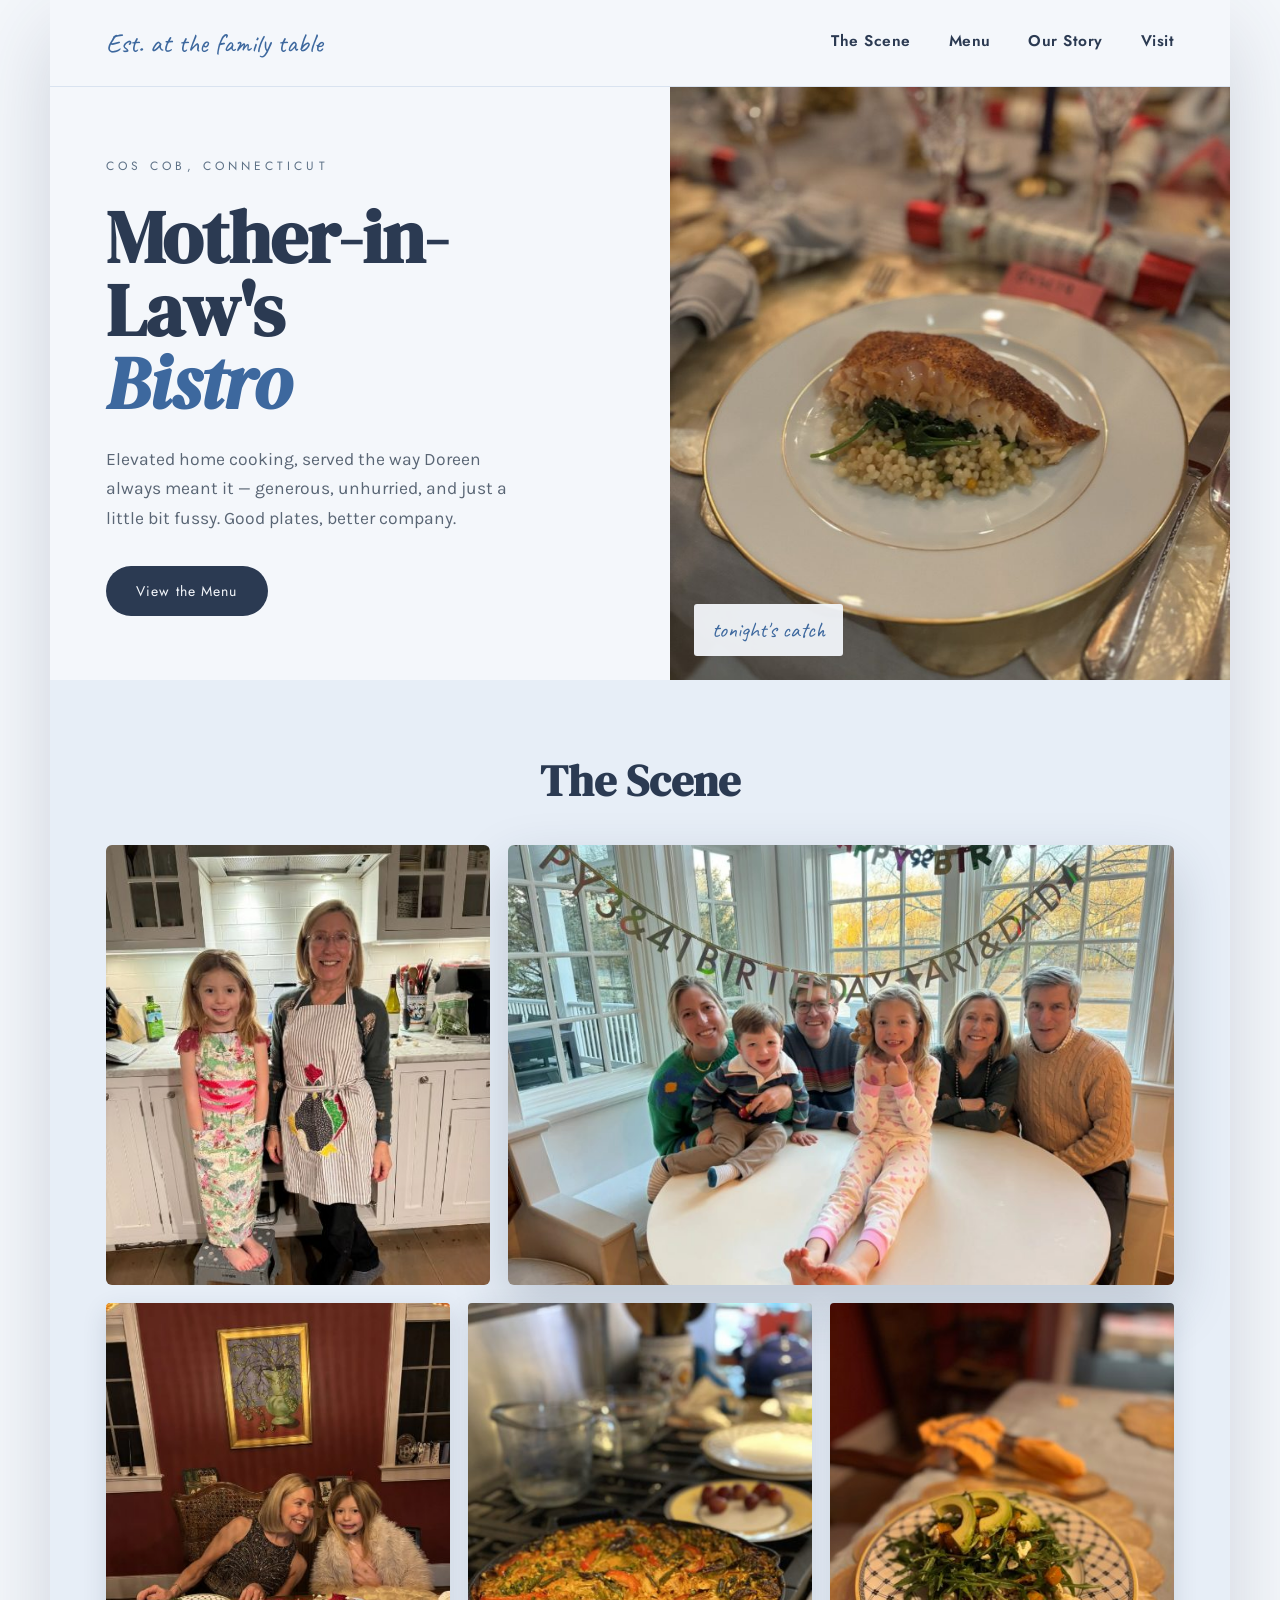
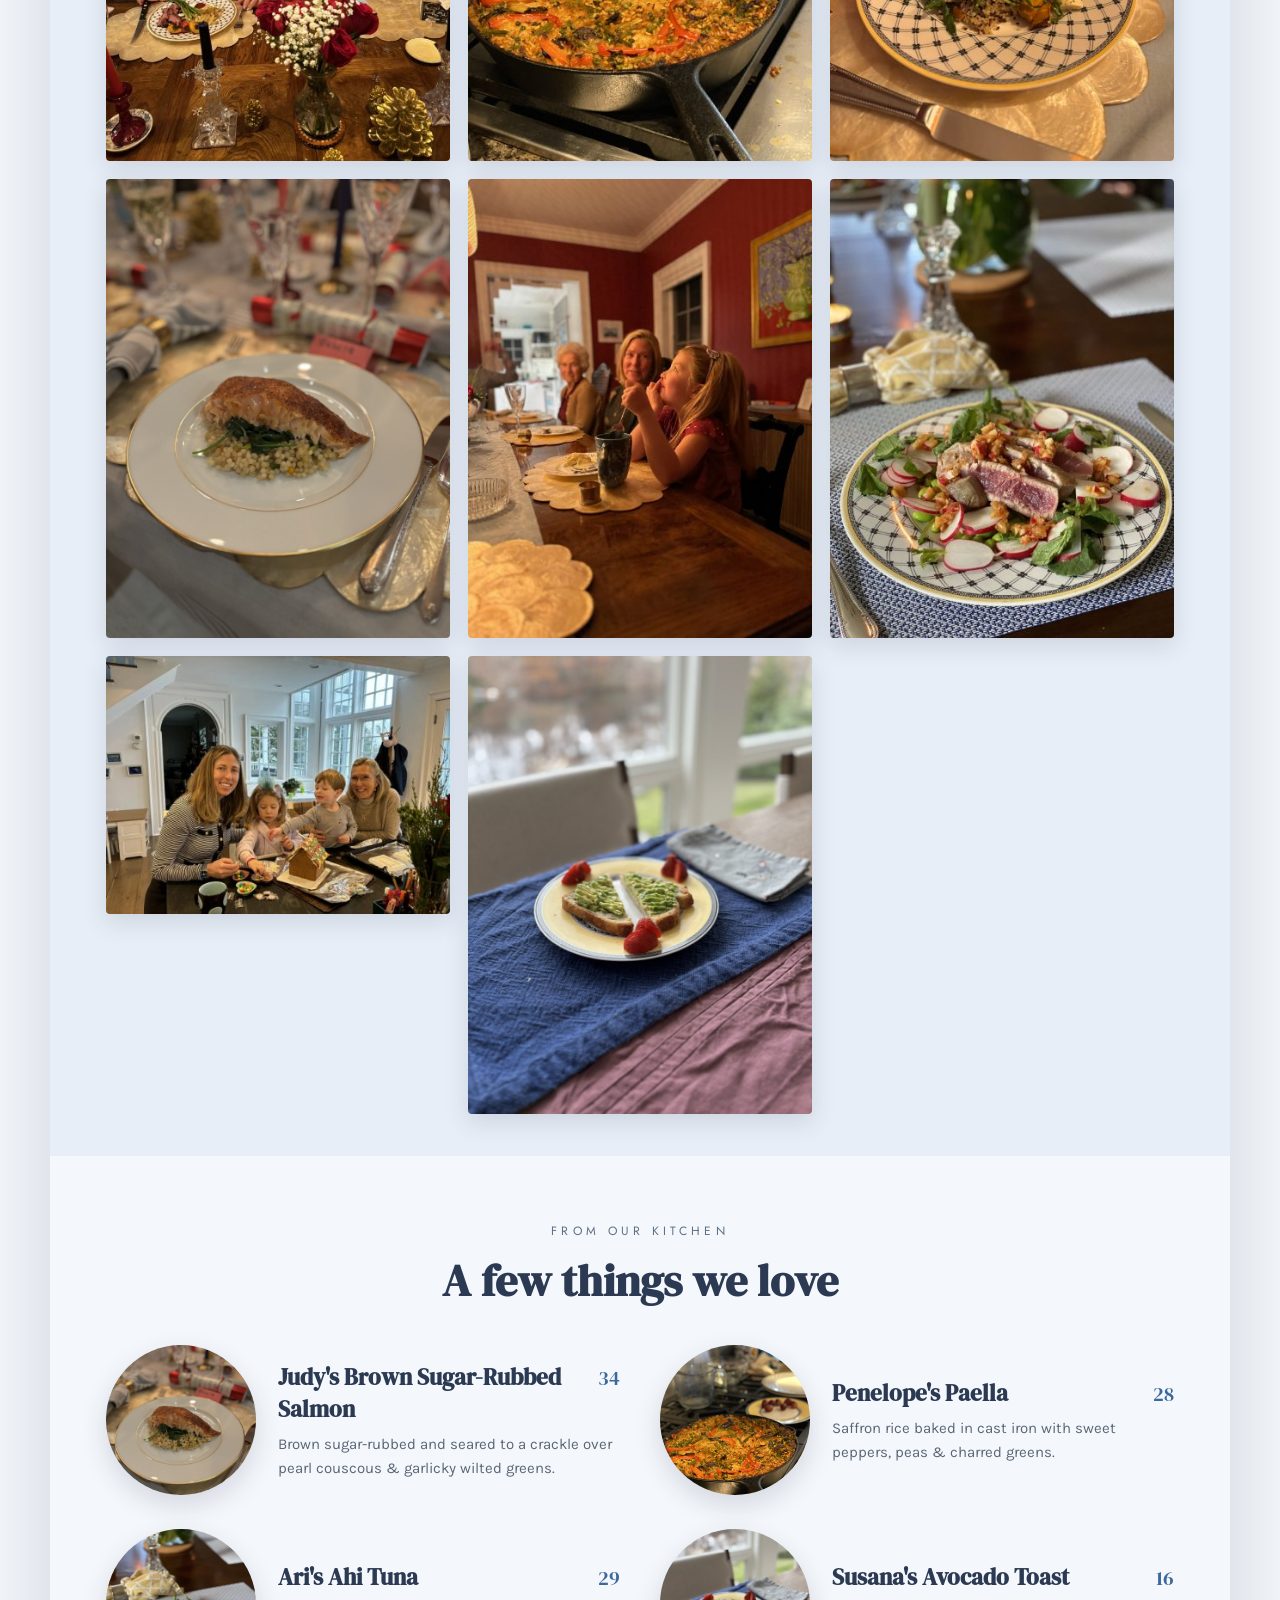
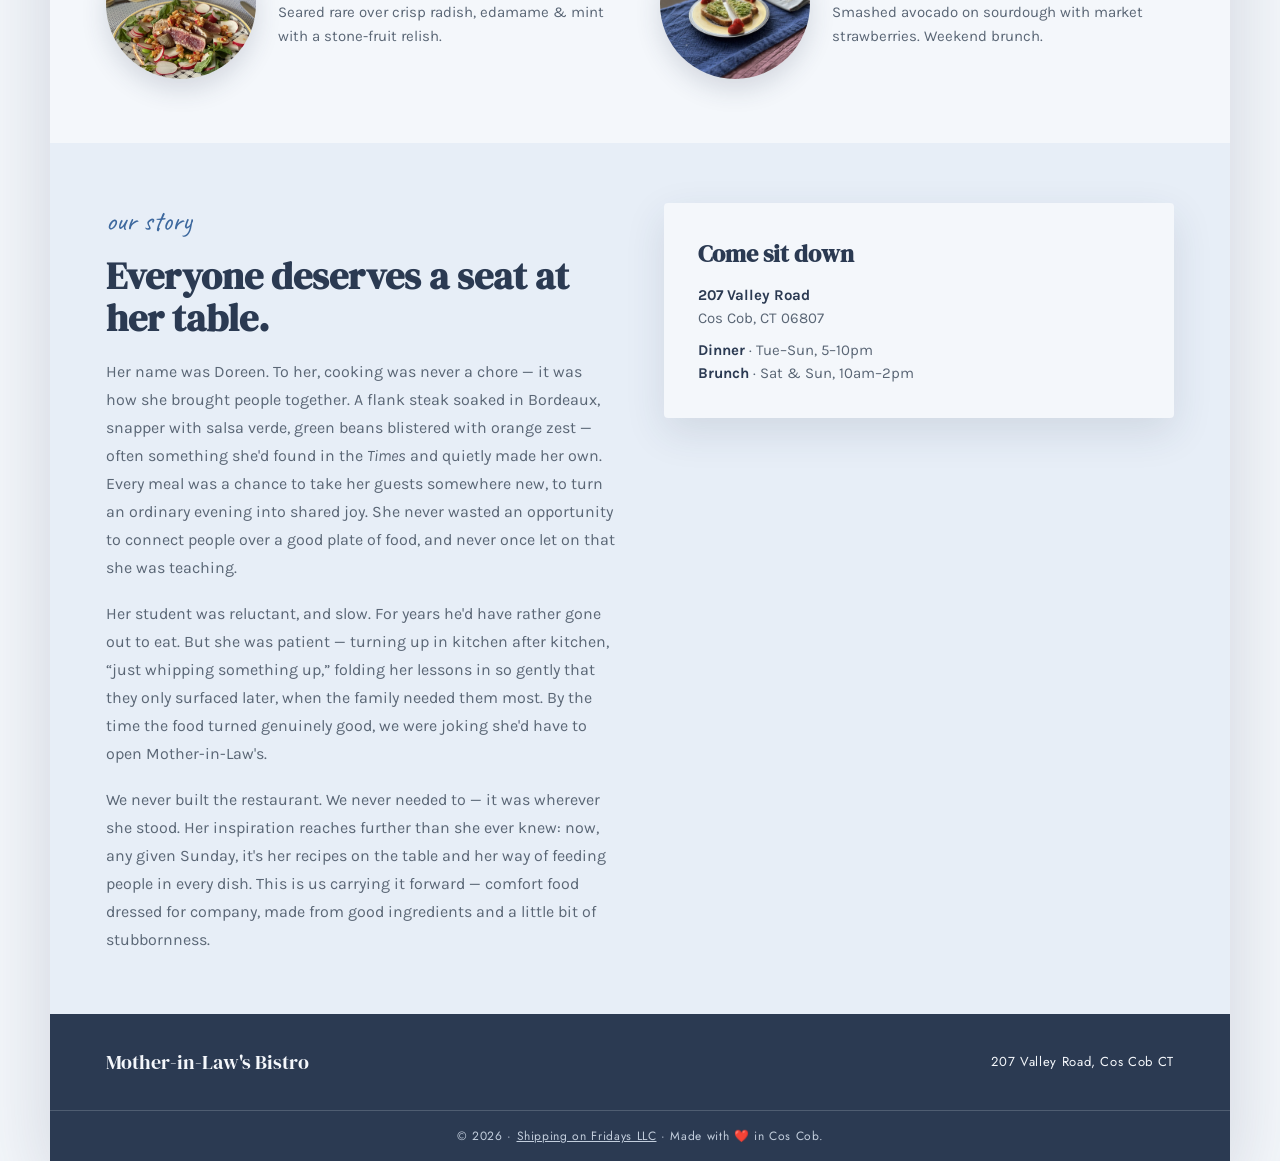
==== index.html @ 8b2929f4 "Add SVG favicon for Mother-in-Law's Bistro - favicon.svg: 64x64 rounded navy tile with cream italic " ====
<!DOCTYPE html>
<html lang="en">
<head>
  <meta charset="utf-8">
  <meta name="viewport" content="width=device-width, initial-scale=1">
  <title>Mother-in-Law's Bistro &middot; Cos Cob, CT</title>
  <meta name="description" content="Mother-in-Law's Bistro — elevated home cooking in Cos Cob, Connecticut. 207 Valley Road. Dinner Tue–Sun, brunch on weekends.">
  <link rel="icon" type="image/svg+xml" href="favicon.svg">
  <link rel="apple-touch-icon" href="apple-touch-icon.png">
  <link rel="preconnect" href="https://fonts.googleapis.com">
  <link rel="preconnect" href="https://fonts.gstatic.com" crossorigin>
  <link href="https://fonts.googleapis.com/css2?family=DM+Serif+Display:ital@0;1&family=Karla:wght@300;400;500;600;700&family=Caveat:wght@500;600&family=Jost:wght@400;500;600&display=swap" rel="stylesheet">
  <link rel="stylesheet" href="styles.css">
</head>
<body>
  <div class="site">

    <!-- ============ NAV ============ -->
    <nav class="nav" aria-label="Primary">
      <a href="#top" class="nav__brand nav__brand--desktop">Est. at the family table</a>
      <a href="#top" class="nav__brand nav__brand--mobile">Mother-in-Law's</a>

      <button class="nav__toggle" aria-label="Toggle menu" aria-expanded="false" aria-controls="nav-links">
        <span></span><span></span><span></span>
      </button>

      <div class="nav__links" id="nav-links">
        <a href="#scene">The Scene</a>
        <a href="#menu">Menu</a>
        <a href="#story">Our Story</a>
        <a href="#visit">Visit</a>
      </div>
    </nav>

    <main>
    <!-- ============ HERO ============ -->
    <header class="hero" id="top">
      <div class="hero__copy">
        <span class="eyebrow">Cos Cob, Connecticut</span>
        <h1 class="hero__title">Mother-in-Law's<br><em>Bistro</em></h1>
        <p class="hero__lede">Elevated home cooking, served the way Doreen always meant it &mdash; generous, unhurried, and just a little bit fussy. Good plates, better company.</p>
        <div class="hero__actions">
          <a href="#menu" class="btn btn--solid">View the Menu</a>
        </div>
      </div>
      <div class="hero__media">
        <img src="assets/images/salmon.jpeg" alt="Crispy-skin salmon plated at the bistro" width="768" height="1024" fetchpriority="high">
        <span class="tag">tonight's catch</span>
      </div>
    </header>

    <!-- ============ THE SCENE ============ -->
    <section class="scene" id="scene">
      <div class="section-head scene__head">
        <h2 class="section-title">The Scene</h2>
      </div>

      <div class="scene__feature">
        <img class="scene__feature-img scene__feature-img--kitchen"
             src="assets/images/scene-kitchen.jpeg"
             srcset="assets/images/scene-kitchen-400.jpeg 400w, assets/images/scene-kitchen.jpeg 800w"
             sizes="384px"
             alt="Grandmother in her apron and her granddaughter, up on a step stool, cooking together in the kitchen"
             width="1500" height="2000" loading="lazy">
        <img class="scene__feature-img scene__feature-img--family"
             src="assets/images/scene-family.jpeg"
             srcset="assets/images/scene-family-800.jpeg 800w, assets/images/scene-family.jpeg 1600w"
             sizes="(max-width: 900px) 92vw, 666px"
             alt="The whole family gathered together under a Happy Birthday banner"
             width="2000" height="1500" loading="lazy">
      </div>

      <div class="scene__grid">
        <img src="assets/images/scene-dinner.jpeg" srcset="assets/images/scene-dinner-400.jpeg 400w, assets/images/scene-dinner.jpeg 800w" sizes="(max-width: 720px) 45vw, (max-width: 1180px) 30vw, 344px" alt="Grandmother and her granddaughter side by side at a candlelit dinner" width="1500" height="2000" loading="lazy">
        <img src="assets/images/salmon.jpeg" srcset="assets/images/salmon-400.jpeg 400w, assets/images/salmon.jpeg 768w" sizes="(max-width: 720px) 45vw, (max-width: 1180px) 30vw, 344px" alt="Brown sugar-rubbed salmon over pearl couscous" width="768" height="1024" loading="lazy">
        <img src="assets/images/scene-gingerbread.jpeg" srcset="assets/images/scene-gingerbread-400.jpeg 400w, assets/images/scene-gingerbread.jpeg 800w" sizes="(max-width: 720px) 45vw, (max-width: 1180px) 30vw, 344px" alt="Three generations decorating a gingerbread house together" width="2000" height="1500" loading="lazy">
        <img src="assets/images/paella-800.jpeg" srcset="assets/images/paella-400.jpeg 400w, assets/images/paella-800.jpeg 800w" sizes="(max-width: 720px) 45vw, (max-width: 1180px) 30vw, 344px" alt="Saffron paella baked in cast iron" width="1200" height="1600" loading="lazy">
        <img src="assets/images/scene-generations.jpeg" srcset="assets/images/scene-generations-400.jpeg 400w, assets/images/scene-generations.jpeg 800w" sizes="(max-width: 720px) 45vw, (max-width: 1180px) 30vw, 344px" alt="Three generations of the family gathered around the dining table" width="1500" height="2000" loading="lazy">
        <img src="assets/images/avocado-toast.jpeg" srcset="assets/images/avocado-toast-400.jpeg 400w, assets/images/avocado-toast.jpeg 768w" sizes="(max-width: 720px) 45vw, (max-width: 1180px) 30vw, 344px" alt="Avocado toast with market strawberries" width="768" height="1024" loading="lazy">
        <img src="assets/images/scene-table.jpeg" srcset="assets/images/scene-table-400.jpeg 400w, assets/images/scene-table.jpeg 768w" sizes="(max-width: 720px) 45vw, (max-width: 1180px) 30vw, 344px" alt="A garden salad plated on the family table" width="768" height="1024" loading="lazy">
        <img src="assets/images/ahi-tuna-800.jpeg" srcset="assets/images/ahi-tuna-400.jpeg 400w, assets/images/ahi-tuna-800.jpeg 800w" sizes="(max-width: 720px) 45vw, (max-width: 1180px) 30vw, 344px" alt="Seared ahi tuna over crisp radish and edamame" width="1200" height="1600" loading="lazy">
      </div>
    </section>

    <!-- ============ MENU ============ -->
    <section class="menu" id="menu">
      <div class="section-head">
        <span class="eyebrow">From our kitchen</span>
        <h2 class="section-title">A few things we love</h2>
      </div>
      <div class="menu__grid">
        <article class="dish">
          <img class="dish__photo" src="assets/images/salmon.jpeg" alt="Judy's brown sugar-rubbed salmon" width="768" height="1024" loading="lazy">
          <div class="dish__body">
            <div class="dish__head">
              <h3 class="dish__name">Judy's Brown Sugar-Rubbed Salmon</h3>
              <span class="dish__price">34</span>
            </div>
            <p class="dish__desc">Brown sugar-rubbed and seared to a crackle over pearl couscous &amp; garlicky wilted greens.</p>
          </div>
        </article>

        <article class="dish">
          <img class="dish__photo" src="assets/images/paella.jpeg" alt="Penelope's paella in cast iron" width="1200" height="1600" loading="lazy">
          <div class="dish__body">
            <div class="dish__head">
              <h3 class="dish__name">Penelope's Paella</h3>
              <span class="dish__price">28</span>
            </div>
            <p class="dish__desc">Saffron rice baked in cast iron with sweet peppers, peas &amp; charred greens.</p>
          </div>
        </article>

        <article class="dish">
          <img class="dish__photo" src="assets/images/ahi-tuna.jpeg" alt="Ari's seared ahi tuna" width="1200" height="1600" loading="lazy">
          <div class="dish__body">
            <div class="dish__head">
              <h3 class="dish__name">Ari's Ahi Tuna</h3>
              <span class="dish__price">29</span>
            </div>
            <p class="dish__desc">Seared rare over crisp radish, edamame &amp; mint with a stone-fruit relish.</p>
          </div>
        </article>

        <article class="dish">
          <img class="dish__photo" src="assets/images/avocado-toast.jpeg" alt="Susana's avocado toast" width="768" height="1024" loading="lazy">
          <div class="dish__body">
            <div class="dish__head">
              <h3 class="dish__name">Susana's Avocado Toast</h3>
              <span class="dish__price">16</span>
            </div>
            <p class="dish__desc">Smashed avocado on sourdough with market strawberries. Weekend brunch.</p>
          </div>
        </article>
      </div>
    </section>

    <!-- ============ STORY + VISIT ============ -->
    <section class="story" id="story">
      <div class="story__text">
        <span class="script">our story</span>
        <h2 class="story__title">Everyone deserves a seat at her table.</h2>
        <p class="story__body">Her name was Doreen. To her, cooking was never a chore &mdash; it was how she brought people together. A flank steak soaked in Bordeaux, snapper with salsa verde, green beans blistered with orange zest &mdash; often something she'd found in the <em>Times</em> and quietly made her own. Every meal was a chance to take her guests somewhere new, to turn an ordinary evening into shared joy. She never wasted an opportunity to connect people over a good plate of food, and never once let on that she was teaching.</p>
        <p class="story__body">Her student was reluctant, and slow. For years he'd have rather gone out to eat. But she was patient &mdash; turning up in kitchen after kitchen, &ldquo;just whipping something up,&rdquo; folding her lessons in so gently that they only surfaced later, when the family needed them most. By the time the food turned genuinely good, we were joking she'd have to open Mother-in-Law's.</p>
        <p class="story__body">We never built the restaurant. We never needed to &mdash; it was wherever she stood. Her inspiration reaches further than she ever knew: now, any given Sunday, it's her recipes on the table and her way of feeding people in every dish. This is us carrying it forward &mdash; comfort food dressed for company, made from good ingredients and a little bit of stubbornness.</p>
      </div>
      <div class="visit-card" id="visit">
        <h3 class="visit-card__title">Come sit down</h3>
        <div class="visit-card__lines">
          <div><strong>207 Valley Road</strong><br>Cos Cob, CT 06807</div>
          <div><strong>Dinner</strong> &middot; Tue&ndash;Sun, 5&ndash;10pm<br><strong>Brunch</strong> &middot; Sat &amp; Sun, 10am&ndash;2pm</div>
        </div>
      </div>
    </section>
    </main>

    <!-- ============ FOOTER ============ -->
    <footer class="footer">
      <div class="footer__top">
        <span class="footer__name">Mother-in-Law's Bistro</span>
        <span class="footer__meta">207 Valley Road, Cos Cob CT</span>
      </div>
      <div class="footer__legal">&copy; 2026 &middot; <a href="https://www.shippingonfridays.com/" target="_blank" rel="noopener">Shipping on Fridays LLC</a> &middot; Made with &#10084;&#65039; in Cos Cob.</div>
    </footer>

  </div>
  <script src="script.js"></script>
</body>
</html>
---- styles.css ----
/* ============================================================
   Mother-in-Law's Bistro — Hydrangea Blue (final palette)
   Colors carried over verbatim from the approved design;
   accent (#3d689e) and label (#5d7186) were darkened during
   design review to pass WCAG AA text contrast.
   ============================================================ */

:root {
  --paper:    #f4f7fb;  /* page + card surfaces */
  --panel:    #e7eef7;  /* story band */
  --ink:      #2b3a52;  /* headings / strong text */
  --accent:   #3d689e;  /* links, prices, script accents */
  --label:    #5d7186;  /* eyebrow labels */
  --body:     #5a6675;  /* body copy */
  --line:     #d9e3f0;  /* hairline borders */
  --hero-bg:  #dde8f4;  /* image backdrop */
  --footer:   #2b3a52;
  --shell-max: 1180px;
}

* { box-sizing: border-box; }

html { scroll-behavior: smooth; }

body {
  margin: 0;
  background: var(--paper);
  color: var(--body);
  font-family: 'Karla', system-ui, sans-serif;
  -webkit-font-smoothing: antialiased;
  text-rendering: optimizeLegibility;
}

a { color: inherit; text-decoration: none; }

img { display: block; max-width: 100%; }

.site {
  max-width: var(--shell-max);
  margin: 0 auto;
  background: var(--paper);
  box-shadow: 0 30px 80px rgba(43, 58, 82, .18);
}

/* ---------- shared type helpers ---------- */
.eyebrow {
  font-family: 'Jost', sans-serif;
  letter-spacing: .34em;
  text-transform: uppercase;
  font-size: 12px;
  color: var(--label);
}
.script {
  font-family: 'Caveat', cursive;
  font-size: 28px;
  color: var(--accent);
}
.section-head { text-align: center; }
.section-title {
  margin: 10px 0 0;
  font-family: 'DM Serif Display', serif;
  font-size: 44px;
  color: var(--ink);
}

/* ============================================================
   NAV
   ============================================================ */
.nav {
  display: flex;
  align-items: center;
  justify-content: space-between;
  padding: 26px 56px;
  border-bottom: 1px solid var(--line);
  position: relative;
}
.nav__brand {
  font-family: 'Caveat', cursive;
  font-size: 27px;
  color: var(--accent);
}
.nav__brand--mobile { display: none; }

.nav__links {
  display: flex;
  gap: 38px;
  font-family: 'Jost', sans-serif;
  font-weight: 600;
  font-size: 15.5px;
  letter-spacing: .03em;
  color: var(--ink);
}
.nav__links a {
  padding-bottom: 4px;
  border-bottom: 2px solid transparent;
  transition: color .18s ease, border-color .18s ease;
}
.nav__links a:hover,
.nav__links a:focus-visible {
  color: var(--accent);
  border-bottom-color: var(--accent);
}

.nav__toggle {
  display: none;
  flex-direction: column;
  gap: 5px;
  background: none;
  border: 0;
  padding: 6px;
  cursor: pointer;
}
.nav__toggle span {
  width: 22px;
  height: 2px;
  background: var(--ink);
  display: block;
  transition: transform .25s ease, opacity .2s ease;
}

/* ============================================================
   HERO
   ============================================================ */
.hero {
  display: grid;
  grid-template-columns: 1.05fr .95fr;
}
.hero__copy {
  padding: 70px 56px 64px;
  display: flex;
  flex-direction: column;
  justify-content: center;
  gap: 26px;
}
.hero__title {
  margin: 0;
  font-family: 'DM Serif Display', serif;
  font-size: 74px;
  line-height: .98;
  letter-spacing: -.01em;
  color: var(--ink);
}
.hero__title em { font-style: italic; color: var(--accent); }
.hero__lede {
  margin: 0;
  max-width: 420px;
  font-size: 17.5px;
  line-height: 1.7;
  color: var(--body);
}
.hero__actions {
  display: flex;
  gap: 16px;
  align-items: center;
  margin-top: 6px;
  flex-wrap: wrap;
}
.hero__media {
  position: relative;
  min-height: 520px;
  background: var(--hero-bg);
}
.hero__media img {
  position: absolute;
  inset: 0;
  width: 100%;
  height: 100%;
  object-fit: cover;
}
.tag {
  position: absolute;
  bottom: 24px;
  left: 24px;
  background: rgba(244, 247, 251, .94);
  padding: 12px 18px;
  border-radius: 3px;
  font-family: 'Caveat', cursive;
  font-size: 22px;
  color: var(--accent);
}

/* ---------- buttons ---------- */
.btn {
  font-family: 'Jost', sans-serif;
  font-size: 14px;
  letter-spacing: .08em;
}
.btn--solid {
  background: var(--ink);
  color: var(--paper);
  padding: 15px 30px;
  border-radius: 999px;
  transition: background .18s ease;
}
.btn--solid:hover,
.btn--solid:focus-visible { background: #3a4d6c; }
/* ============================================================
   THE SCENE — photo gallery
   ============================================================ */
.scene {
  padding: 60px 56px;
  background: var(--panel);
}
.scene__head { padding-bottom: 34px; }

.scene__feature {
  display: flex;
  gap: 18px;
  margin-bottom: 18px;
}
.scene__feature-img {
  width: 100%;
  height: 440px;
  object-fit: cover;
  border-radius: 6px;
}
.scene__feature-img--kitchen { flex: 0 0 36%; }
.scene__feature-img--family {
  flex: 1;
  object-position: center 42%;
  box-shadow: 0 22px 54px rgba(43, 58, 82, .22);
}

.scene__grid {
  column-count: 3;
  column-gap: 18px;
  /* soak up the trailing margin on the bottom row */
  margin-bottom: -18px;
}
.scene__grid img {
  width: 100%;
  height: auto;
  display: block;
  break-inside: avoid;
  border-radius: 4px;
  margin-bottom: 18px;
  box-shadow: 0 8px 24px rgba(43, 58, 82, .14);
}

/* ============================================================
   MENU
   ============================================================ */
.menu { padding: 64px 56px; }
.menu .section-head { padding-bottom: 34px; }
.menu__grid {
  display: grid;
  grid-template-columns: 1fr 1fr;
  gap: 34px 40px;
}
.dish {
  display: flex;
  gap: 22px;
  align-items: center;
}
.dish__photo {
  width: 150px;
  height: 150px;
  object-fit: cover;
  border-radius: 50%;
  flex: none;
  box-shadow: 0 10px 26px rgba(43, 58, 82, .16);
}
.dish__body {
  display: flex;
  flex-direction: column;
  gap: 7px;
}
.dish__head {
  display: flex;
  justify-content: space-between;
  align-items: baseline;
  gap: 14px;
}
.dish__name {
  margin: 0;
  font-family: 'DM Serif Display', serif;
  font-size: 23px;
  color: var(--ink);
}
.dish__price {
  font-family: 'DM Serif Display', serif;
  font-size: 20px;
  color: var(--accent);
  flex: none;
}
.dish__desc {
  margin: 0;
  font-size: 15px;
  line-height: 1.6;
  color: var(--body);
}

/* ============================================================
   STORY + VISIT
   ============================================================ */
.story {
  padding: 60px 56px;
  display: grid;
  grid-template-columns: 1fr 1fr;
  gap: 48px;
  align-items: start;
  background: var(--panel);
}
.story__text {
  display: flex;
  flex-direction: column;
  gap: 18px;
}
.story__title {
  margin: 0;
  font-family: 'DM Serif Display', serif;
  font-size: 38px;
  line-height: 1.1;
  color: var(--ink);
}
.story__body {
  margin: 0;
  font-size: 16px;
  line-height: 1.75;
  color: var(--body);
}
.visit-card {
  display: flex;
  flex-direction: column;
  gap: 14px;
  background: var(--paper);
  padding: 34px;
  border-radius: 4px;
  box-shadow: 0 14px 40px rgba(43, 58, 82, .12);
}
.visit-card__title {
  margin: 0;
  font-family: 'DM Serif Display', serif;
  font-size: 24px;
  color: var(--ink);
}
.visit-card__lines {
  display: flex;
  flex-direction: column;
  gap: 10px;
  font-size: 15px;
  color: var(--body);
  line-height: 1.5;
}
.visit-card__lines strong { color: var(--ink); }

/* ============================================================
   FOOTER
   ============================================================ */
.footer {
  display: flex;
  flex-direction: column;
  background: var(--footer);
  color: var(--paper);
  font-family: 'Jost', sans-serif;
  font-size: 13px;
  letter-spacing: .05em;
}
.footer__top {
  display: flex;
  justify-content: space-between;
  align-items: center;
  padding: 34px 56px;
}
.footer__name {
  font-family: 'DM Serif Display', serif;
  font-size: 20px;
  letter-spacing: 0;
}
.footer__legal {
  border-top: 1px solid rgba(244, 247, 251, .18);
  padding: 16px 56px;
  text-align: center;
  font-size: 12px;
  color: #c3cedd;
}
.footer__legal a { text-decoration: underline; }

/* ============================================================
   RESPONSIVE
   ============================================================ */
@media (max-width: 900px) {
  .hero { grid-template-columns: 1fr; }
  .hero__media { order: -1; min-height: 320px; }
  .menu__grid { gap: 30px; }

  /* nav collapses to hamburger — kept in step with the hero stack so the long
     desktop brand + full link row never crowd in the 721–900px band */
  .nav { padding: 18px 22px; }
  .nav__brand--desktop { display: none; }
  .nav__brand--mobile { display: block; font-size: 20px; }
  .nav__toggle { display: flex; }
  .nav__links {
    position: absolute;
    top: 100%;
    right: 0;
    left: 0;
    z-index: 20;
    flex-direction: column;
    gap: 0;
    background: var(--paper);
    border-bottom: 1px solid var(--line);
    box-shadow: 0 20px 40px rgba(43, 58, 82, .14);
    max-height: 0;
    overflow: hidden;
    /* visibility:hidden pulls the collapsed links out of the tab order so
       keyboard/AT users don't land on invisible, clipped links. */
    visibility: hidden;
    transition: max-height .28s ease, visibility .28s ease;
  }
  .nav__links.is-open { max-height: 300px; visibility: visible; }
  .nav__links a {
    padding: 16px 22px;
    border-bottom: 1px solid var(--line);
  }
  .nav__links a:hover,
  .nav__links a:focus-visible { border-bottom-color: var(--line); }

  /* The Scene: collapse the feature row to a single family banner so the
     narrow kitchen image never becomes a skinny sliver on tablets */
  .scene__feature-img--kitchen { display: none; }
  .scene__feature-img--family { height: 300px; }
}

@media (max-width: 720px) {
  /* stack everything */
  .hero__copy { padding: 30px 22px 36px; gap: 18px; }
  .hero__title { font-size: 42px; line-height: 1; }
  .hero__lede { font-size: 15.5px; max-width: none; }
  .hero__media { min-height: 280px; }
  .btn--solid { text-align: center; }

  /* The Scene: tighter padding + 2-col grid; family banner a touch shorter */
  .scene { padding: 40px 22px; }
  .scene__head { padding-bottom: 20px; }
  .scene__feature { margin-bottom: 12px; }
  .scene__feature-img--family { height: 240px; }
  .scene__grid {
    column-count: 2;
    column-gap: 12px;
    margin-bottom: -12px;
  }
  .scene__grid img { margin-bottom: 12px; }

  .menu { padding: 30px 22px 40px; }
  .menu .section-head { padding-bottom: 4px; }
  .section-title { font-size: 30px; }
  .menu__grid { grid-template-columns: 1fr; gap: 26px; }
  .dish { flex-direction: column; align-items: stretch; gap: 12px; }
  .dish__photo { width: 100%; height: 170px; border-radius: 10px; }
  .dish__name { font-size: 19px; }
  .dish__price { font-size: 18px; }
  .dish__desc { font-size: 14px; }

  .story {
    grid-template-columns: 1fr;
    gap: 16px;
    padding: 36px 22px;
  }
  .story .script { font-size: 22px; }
  .story__title { font-size: 26px; line-height: 1.15; }
  .story__body { font-size: 14.5px; line-height: 1.7; }
  .visit-card { padding: 22px; border-radius: 12px; margin-top: 6px; }
  .visit-card__title { font-size: 19px; }
  .visit-card__lines { font-size: 14px; }

  .footer__top {
    flex-direction: column;
    gap: 6px;
    text-align: center;
    padding: 24px 22px;
  }
  .footer__name { font-size: 17px; }
  .footer__legal { padding: 14px 22px; font-size: 11px; }
}

@media (prefers-reduced-motion: reduce) {
  html { scroll-behavior: auto; }
  * { transition: none !important; }
}
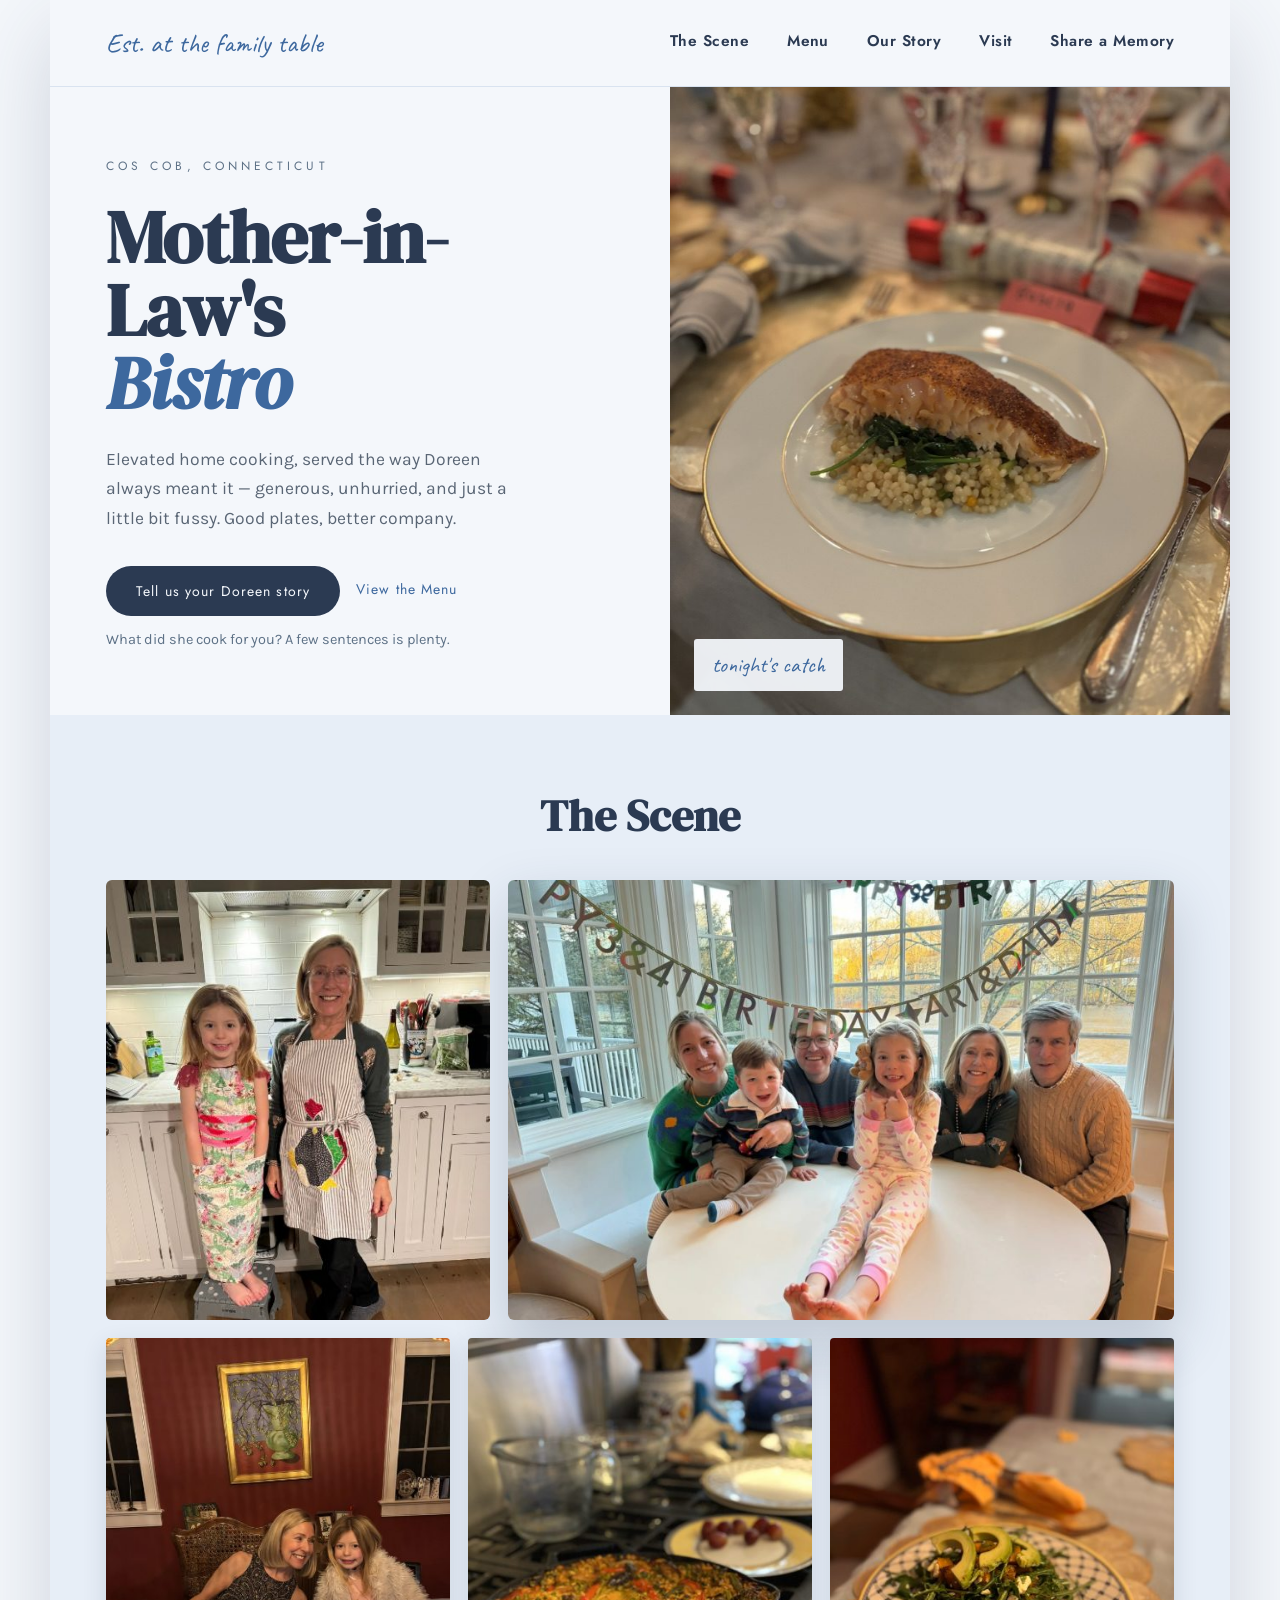
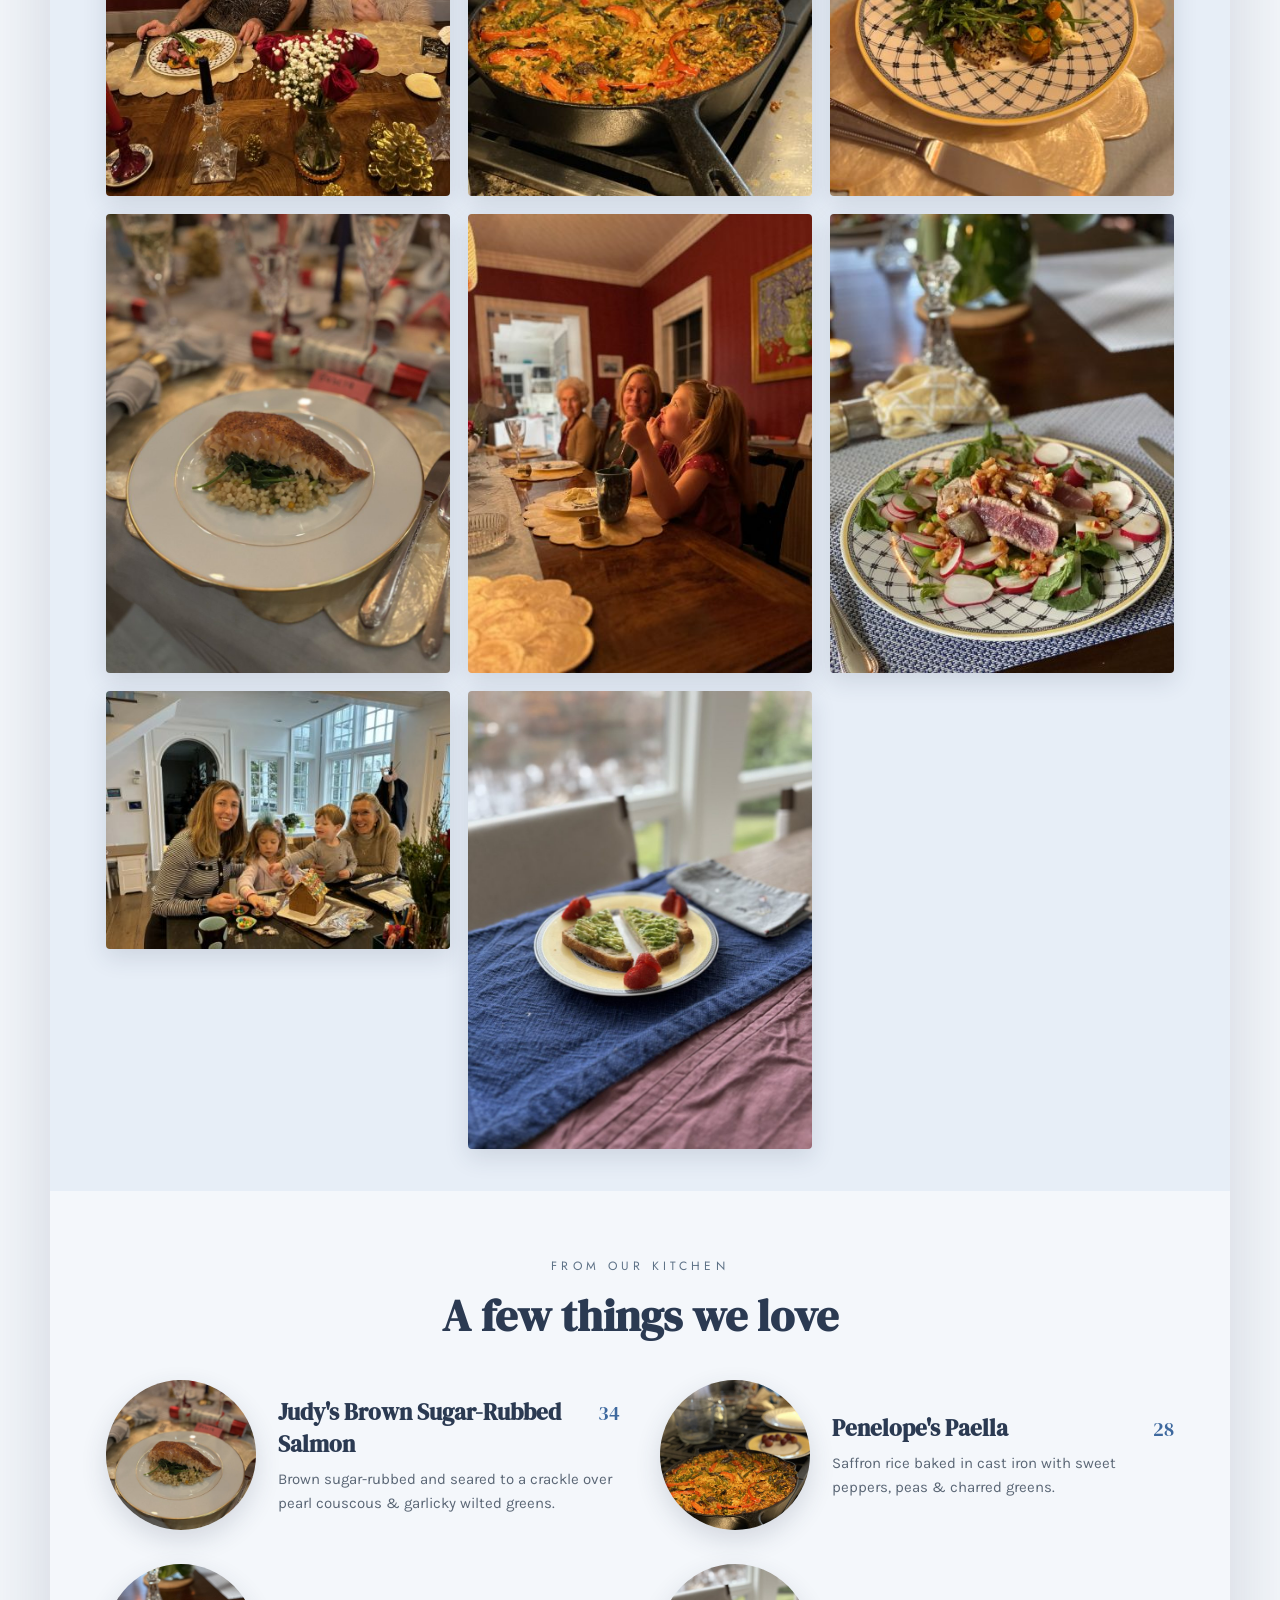
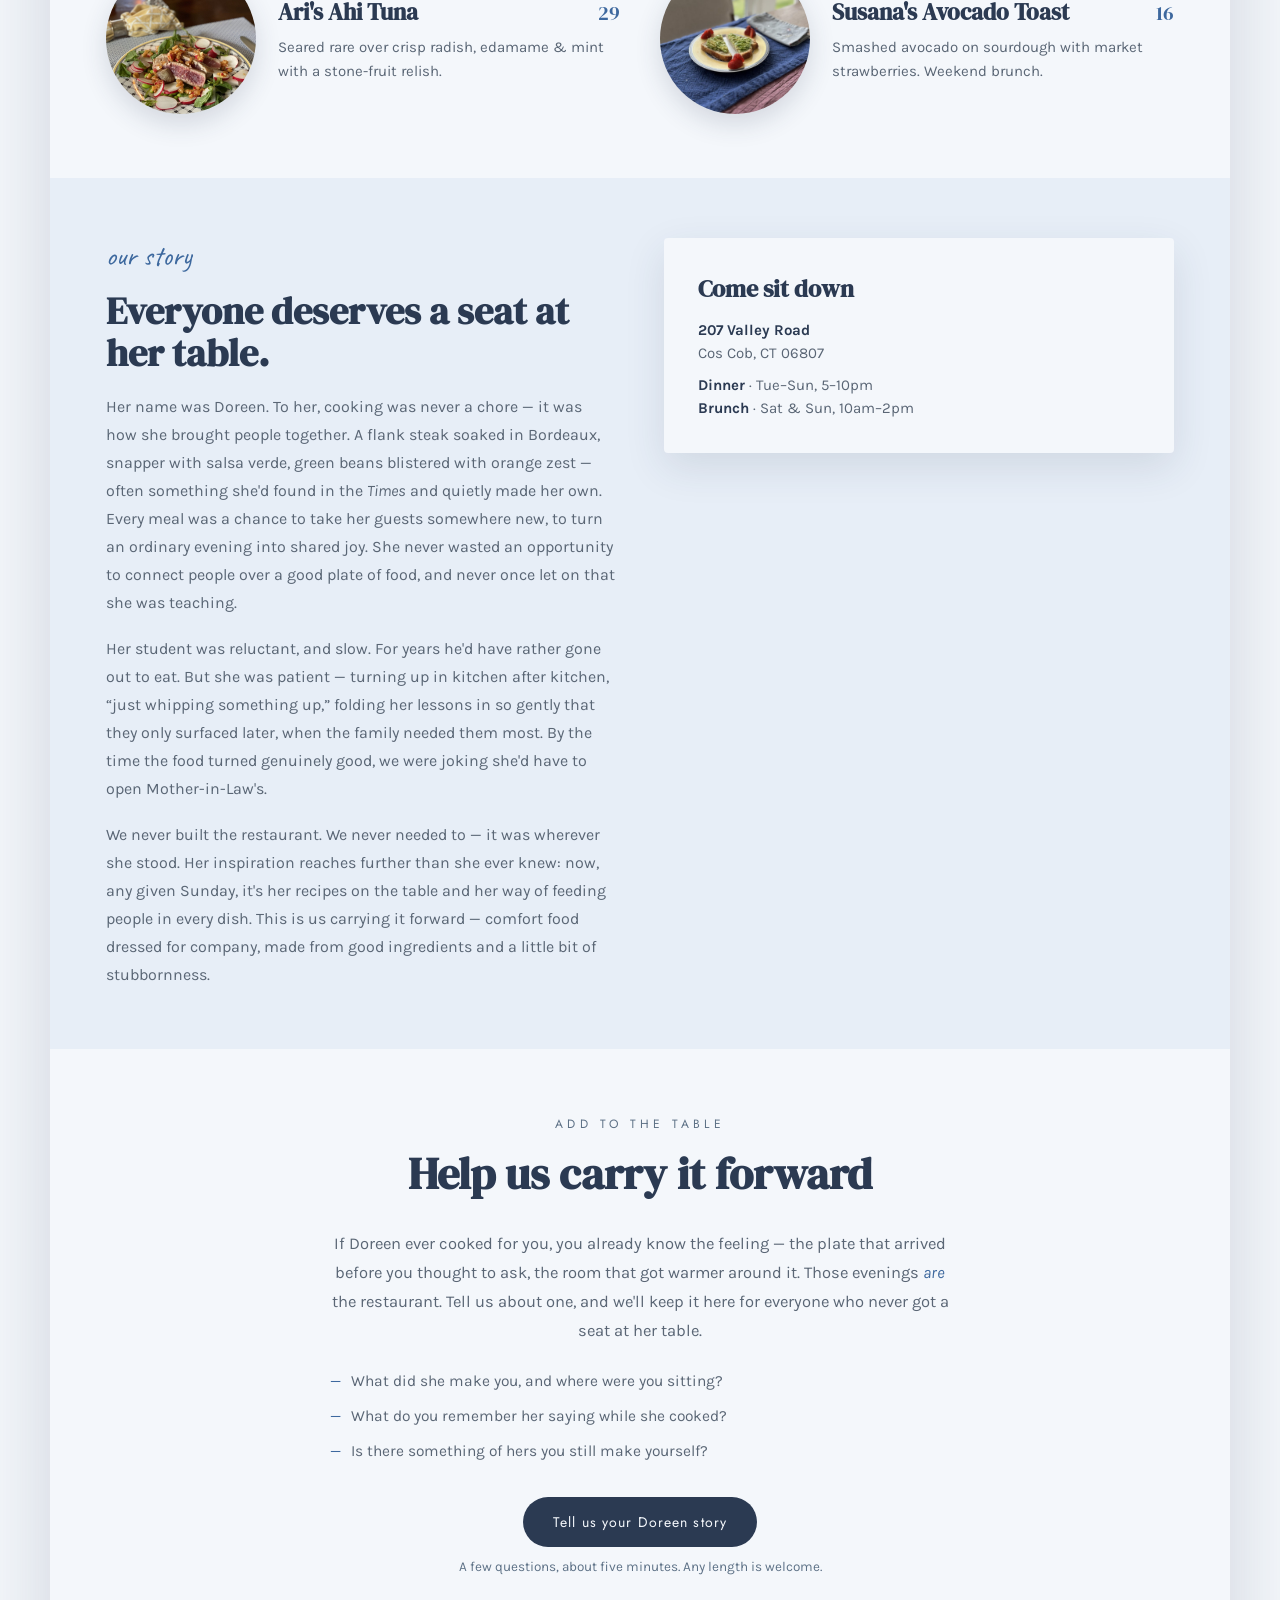
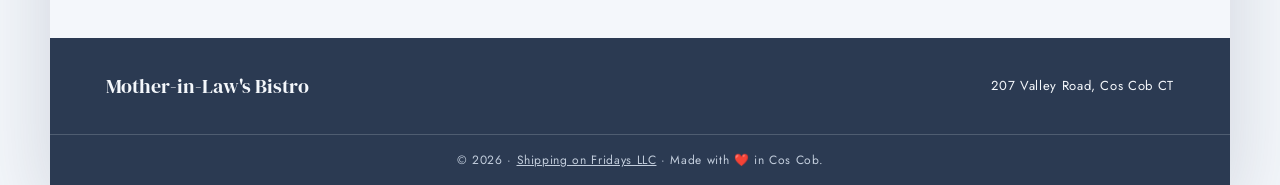
==== commit 41385a30: "Make sharing a Doreen memory the site's primary CTA The page's only call to action was "View the Men" ====
--- a/index.html
+++ b/index.html
@@ -4,7 +4,7 @@
   <meta charset="utf-8">
   <meta name="viewport" content="width=device-width, initial-scale=1">
   <title>Mother-in-Law's Bistro &middot; Cos Cob, CT</title>
-  <meta name="description" content="Mother-in-Law's Bistro — elevated home cooking in Cos Cob, Connecticut. 207 Valley Road. Dinner Tue–Sun, brunch on weekends.">
+  <meta name="description" content="Mother-in-Law's Bistro — elevated home cooking in Cos Cob, Connecticut. 207 Valley Road. Dinner Tue–Sun, brunch on weekends. Share a memory of Doreen's cooking.">
   <link rel="icon" type="image/svg+xml" href="favicon.svg">
   <link rel="apple-touch-icon" href="apple-touch-icon.png">
   <link rel="preconnect" href="https://fonts.googleapis.com">
@@ -29,6 +29,7 @@
         <a href="#menu">Menu</a>
         <a href="#story">Our Story</a>
         <a href="#visit">Visit</a>
+        <a href="#share">Share a Memory</a>
       </div>
     </nav>
 
@@ -39,8 +40,13 @@
         <span class="eyebrow">Cos Cob, Connecticut</span>
         <h1 class="hero__title">Mother-in-Law's<br><em>Bistro</em></h1>
         <p class="hero__lede">Elevated home cooking, served the way Doreen always meant it &mdash; generous, unhurried, and just a little bit fussy. Good plates, better company.</p>
-        <div class="hero__actions">
-          <a href="#menu" class="btn btn--solid">View the Menu</a>
+        <div class="hero__cta">
+          <div class="hero__actions">
+            <a href="https://docs.google.com/forms/d/e/1FAIpQLSeIapl5tnjfjTaTur1WFO9UaMmy89k8sFl3l6iYSuA1YCDeiA/viewform"
+               class="btn btn--solid" target="_blank" rel="noopener">Tell us your Doreen story</a>
+            <a href="#menu" class="btn btn--quiet">View the Menu</a>
+          </div>
+          <p class="hero__note">What did she cook for you? A few sentences is plenty.</p>
         </div>
       </div>
       <div class="hero__media">
@@ -152,6 +158,28 @@
         </div>
       </div>
     </section>
+
+    <!-- ============ SHARE ============ -->
+    <section class="share" id="share">
+      <div class="section-head">
+        <span class="eyebrow">Add to the table</span>
+        <h2 class="section-title">Help us carry it forward</h2>
+      </div>
+      <p class="share__lede">If Doreen ever cooked for you, you already know the feeling &mdash; the plate that
+        arrived before you thought to ask, the room that got warmer around it. Those evenings <em>are</em> the
+        restaurant. Tell us about one, and we'll keep it here for everyone who never got a seat at her table.</p>
+      <ul class="share__prompts">
+        <li>What did she make you, and where were you sitting?</li>
+        <li>What do you remember her saying while she cooked?</li>
+        <li>Is there something of hers you still make yourself?</li>
+      </ul>
+      <div class="share__actions">
+        <a class="btn btn--solid"
+           href="https://docs.google.com/forms/d/e/1FAIpQLSeIapl5tnjfjTaTur1WFO9UaMmy89k8sFl3l6iYSuA1YCDeiA/viewform"
+           target="_blank" rel="noopener">Tell us your Doreen story</a>
+        <span class="share__note">A few questions, about five minutes. Any length is welcome.</span>
+      </div>
+    </section>
     </main>
 
     <!-- ============ FOOTER ============ -->
--- a/styles.css
+++ b/styles.css
@@ -148,12 +148,26 @@
   line-height: 1.7;
   color: var(--body);
 }
+/* the cue line sits tight under the button instead of inheriting
+   .hero__copy's 26px gap */
+.hero__cta {
+  display: flex;
+  flex-direction: column;
+  gap: 12px;
+  margin-top: 6px;
+}
 .hero__actions {
   display: flex;
   gap: 16px;
   align-items: center;
-  margin-top: 6px;
   flex-wrap: wrap;
+}
+.hero__note {
+  margin: 0;
+  max-width: 420px;
+  font-size: 14.5px;
+  line-height: 1.6;
+  color: var(--label);
 }
 .hero__media {
   position: relative;
@@ -194,6 +208,15 @@
 }
 .btn--solid:hover,
 .btn--solid:focus-visible { background: #3a4d6c; }
+/* subordinate text link — keeps the memory ask the page's only pill */
+.btn--quiet {
+  color: var(--accent);
+  padding-bottom: 3px;
+  border-bottom: 1px solid transparent;
+  transition: border-color .18s ease;
+}
+.btn--quiet:hover,
+.btn--quiet:focus-visible { border-bottom-color: var(--accent); }
 /* ============================================================
    THE SCENE — photo gallery
    ============================================================ */
@@ -343,6 +366,54 @@
   line-height: 1.5;
 }
 .visit-card__lines strong { color: var(--ink); }
+
+/* ============================================================
+   SHARE — the memory ask, picking up where the story leaves off
+   ============================================================ */
+.share { padding: 64px 56px; }
+.share__lede {
+  max-width: 620px;
+  margin: 26px auto 0;
+  font-size: 16.5px;
+  line-height: 1.75;
+  text-align: center;
+  color: var(--body);
+}
+.share__lede em { color: var(--accent); }
+
+.share__prompts {
+  list-style: none;
+  max-width: 620px;
+  margin: 22px auto 0;
+  padding: 0;
+  font-size: 15.5px;
+  line-height: 1.75;
+  color: var(--body);
+}
+/* flex rather than a text marker so a wrapped prompt keeps its hanging
+   indent instead of running back under the dash */
+.share__prompts li {
+  display: flex;
+  gap: 10px;
+  margin-top: 8px;
+}
+.share__prompts li::before {
+  content: '\2014';
+  color: var(--accent);
+  flex: none;
+}
+
+.share__actions {
+  display: flex;
+  flex-direction: column;
+  align-items: center;
+  gap: 12px;
+  margin-top: 32px;
+}
+.share__note {
+  font-size: 13.5px;
+  color: var(--label);
+}
 
 /* ============================================================
    FOOTER
@@ -408,7 +479,8 @@
     visibility: hidden;
     transition: max-height .28s ease, visibility .28s ease;
   }
-  .nav__links.is-open { max-height: 300px; visibility: visible; }
+  /* headroom for the fifth link, which can wrap on narrow screens */
+  .nav__links.is-open { max-height: 360px; visibility: visible; }
   .nav__links a {
     padding: 16px 22px;
     border-bottom: 1px solid var(--line);
@@ -428,7 +500,9 @@
   .hero__title { font-size: 42px; line-height: 1; }
   .hero__lede { font-size: 15.5px; max-width: none; }
   .hero__media { min-height: 280px; }
+  .hero__note { font-size: 13.5px; }
   .btn--solid { text-align: center; }
+  .btn--quiet { text-align: center; }
 
   /* The Scene: tighter padding + 2-col grid; family banner a touch shorter */
   .scene { padding: 40px 22px; }
@@ -464,6 +538,14 @@
   .visit-card__title { font-size: 19px; }
   .visit-card__lines { font-size: 14px; }
 
+  .share { padding: 36px 22px; }
+  /* centred ragged text stops being readable at this measure — the heading
+     stays centred, the paragraph goes left */
+  .share__lede { font-size: 15px; margin-top: 18px; text-align: left; }
+  .share__prompts { font-size: 14.5px; margin-top: 16px; }
+  .share__actions { margin-top: 26px; align-items: stretch; }
+  .share__note { text-align: center; }
+
   .footer__top {
     flex-direction: column;
     gap: 6px;
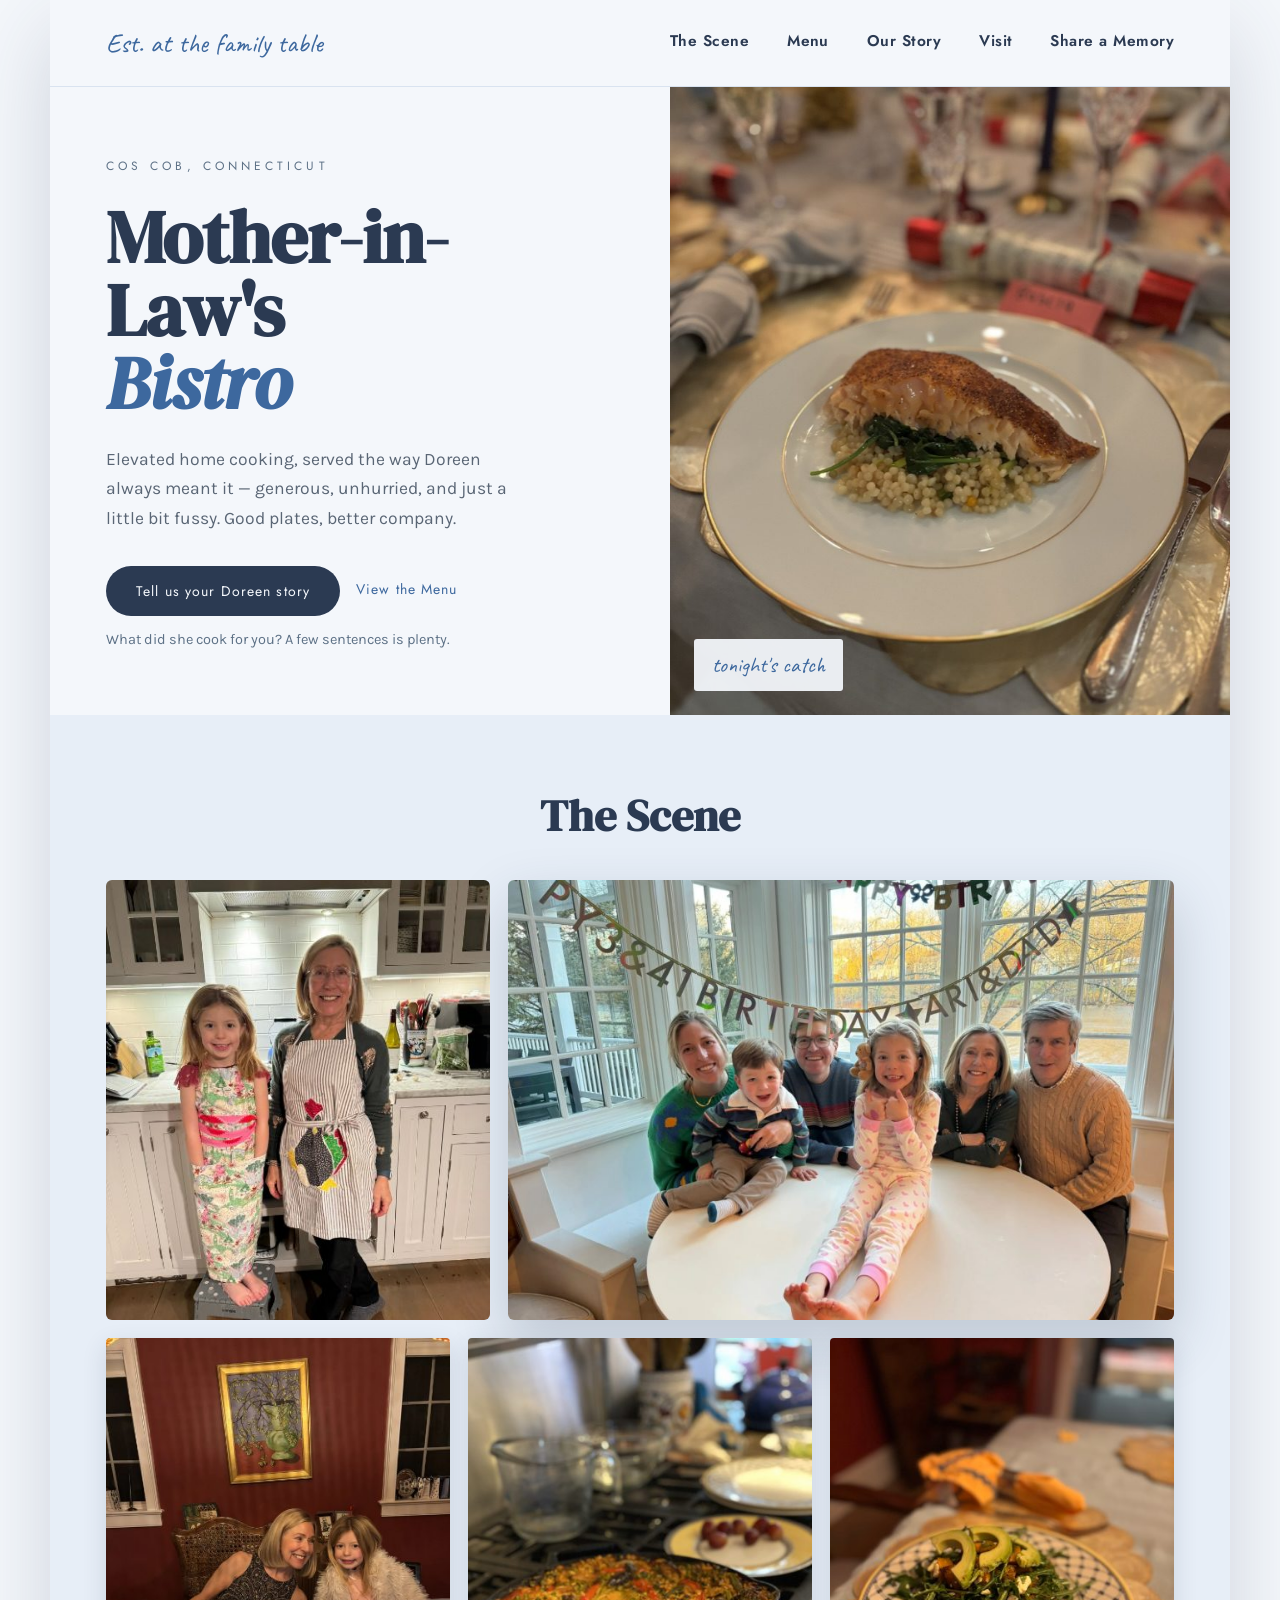
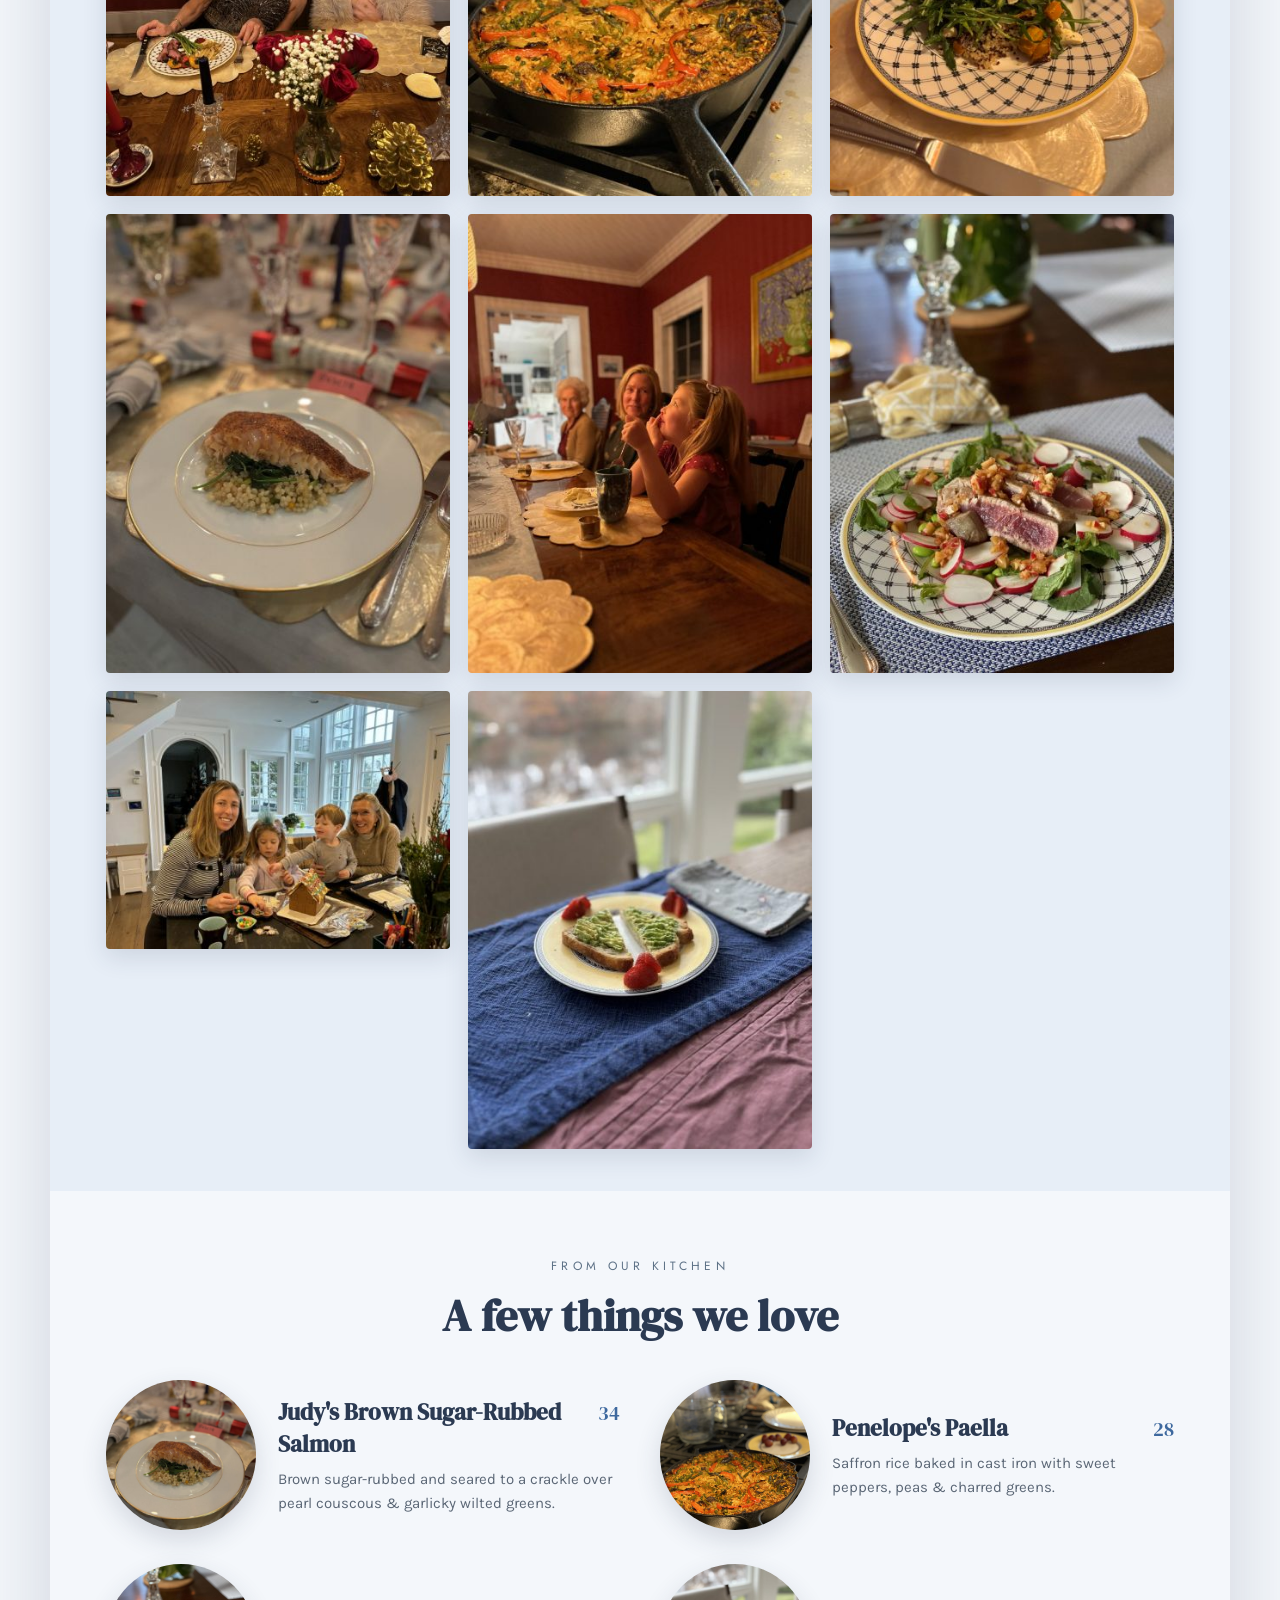
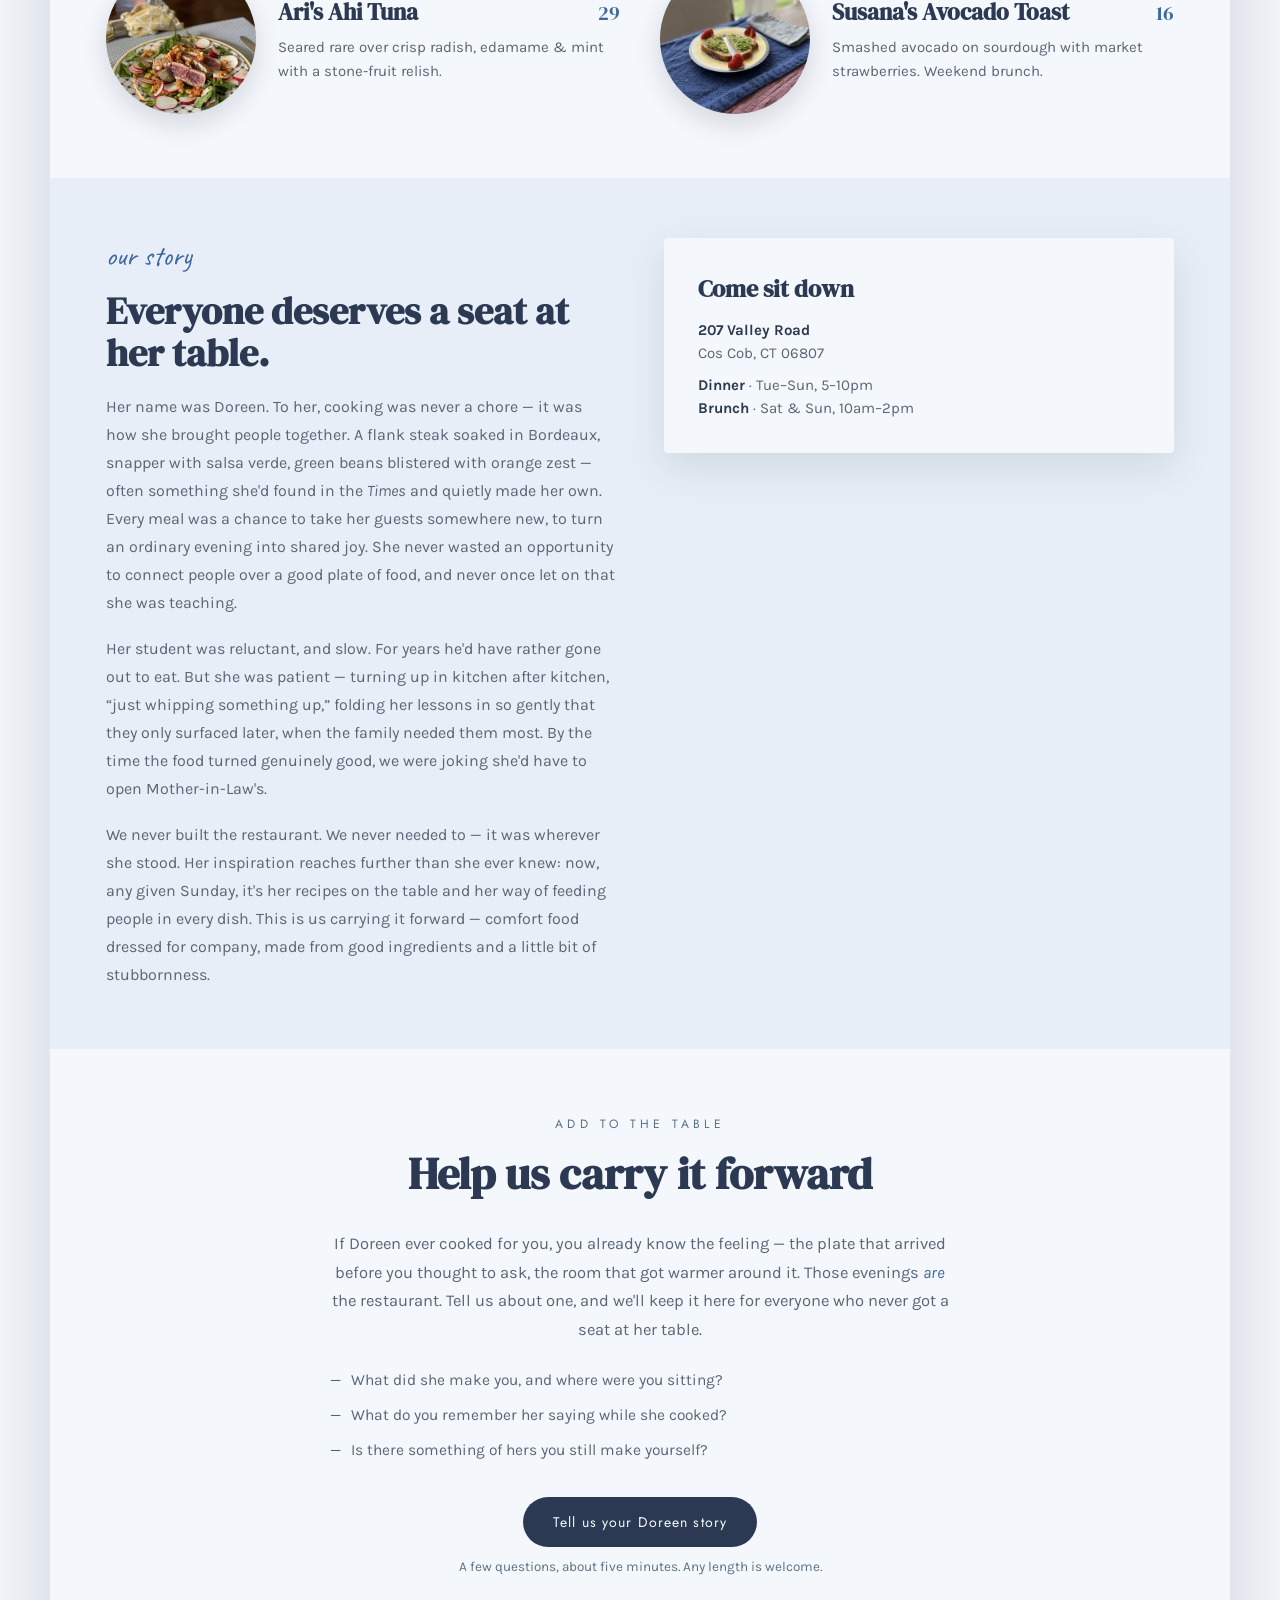
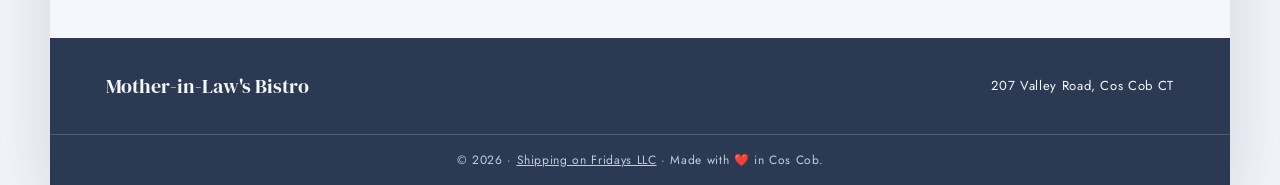
==== commit 661d16d5: "Add Vercel Web Analytics, drop dead CSS, announce new-tab links Review findings on the CTA change, p" ====
--- a/index.html
+++ b/index.html
@@ -43,7 +43,8 @@
         <div class="hero__cta">
           <div class="hero__actions">
             <a href="https://docs.google.com/forms/d/e/1FAIpQLSeIapl5tnjfjTaTur1WFO9UaMmy89k8sFl3l6iYSuA1YCDeiA/viewform"
-               class="btn btn--solid" target="_blank" rel="noopener">Tell us your Doreen story</a>
+               class="btn btn--solid" target="_blank" rel="noopener">Tell us your Doreen story<span
+               class="sr-only"> (opens in a new tab)</span></a>
             <a href="#menu" class="btn btn--quiet">View the Menu</a>
           </div>
           <p class="hero__note">What did she cook for you? A few sentences is plenty.</p>
@@ -176,7 +177,8 @@
       <div class="share__actions">
         <a class="btn btn--solid"
            href="https://docs.google.com/forms/d/e/1FAIpQLSeIapl5tnjfjTaTur1WFO9UaMmy89k8sFl3l6iYSuA1YCDeiA/viewform"
-           target="_blank" rel="noopener">Tell us your Doreen story</a>
+           target="_blank" rel="noopener">Tell us your Doreen story<span
+           class="sr-only"> (opens in a new tab)</span></a>
         <span class="share__note">A few questions, about five minutes. Any length is welcome.</span>
       </div>
     </section>
@@ -188,10 +190,15 @@
         <span class="footer__name">Mother-in-Law's Bistro</span>
         <span class="footer__meta">207 Valley Road, Cos Cob CT</span>
       </div>
-      <div class="footer__legal">&copy; 2026 &middot; <a href="https://www.shippingonfridays.com/" target="_blank" rel="noopener">Shipping on Fridays LLC</a> &middot; Made with &#10084;&#65039; in Cos Cob.</div>
+      <div class="footer__legal">&copy; 2026 &middot; <a href="https://www.shippingonfridays.com/" target="_blank" rel="noopener">Shipping on Fridays LLC<span class="sr-only"> (opens in a new tab)</span></a> &middot; Made with &#10084;&#65039; in Cos Cob.</div>
     </footer>
 
   </div>
+  <!-- Vercel Web Analytics — plain-HTML install (not the @vercel/analytics
+       package; this site has no build step). Page views only. The endpoint is
+       served by Vercel once Analytics is enabled for the project; elsewhere it
+       404s harmlessly. -->
+  <script defer src="/_vercel/insights/script.js"></script>
   <script src="script.js"></script>
 </body>
 </html>
--- a/styles.css
+++ b/styles.css
@@ -56,6 +56,18 @@
   color: var(--accent);
 }
 .section-head { text-align: center; }
+/* visible to screen readers only — used to flag links that open a new tab */
+.sr-only {
+  position: absolute;
+  width: 1px;
+  height: 1px;
+  padding: 0;
+  margin: -1px;
+  overflow: hidden;
+  clip: rect(0, 0, 0, 0);
+  white-space: nowrap;
+  border: 0;
+}
 .section-title {
   margin: 10px 0 0;
   font-family: 'DM Serif Display', serif;
@@ -501,8 +513,9 @@
   .hero__lede { font-size: 15.5px; max-width: none; }
   .hero__media { min-height: 280px; }
   .hero__note { font-size: 13.5px; }
+  /* .btn--solid only: it stretches full-width inside .share__actions, so the
+     centring bites there. .btn--quiet is always content-width. */
   .btn--solid { text-align: center; }
-  .btn--quiet { text-align: center; }
 
   /* The Scene: tighter padding + 2-col grid; family banner a touch shorter */
   .scene { padding: 40px 22px; }
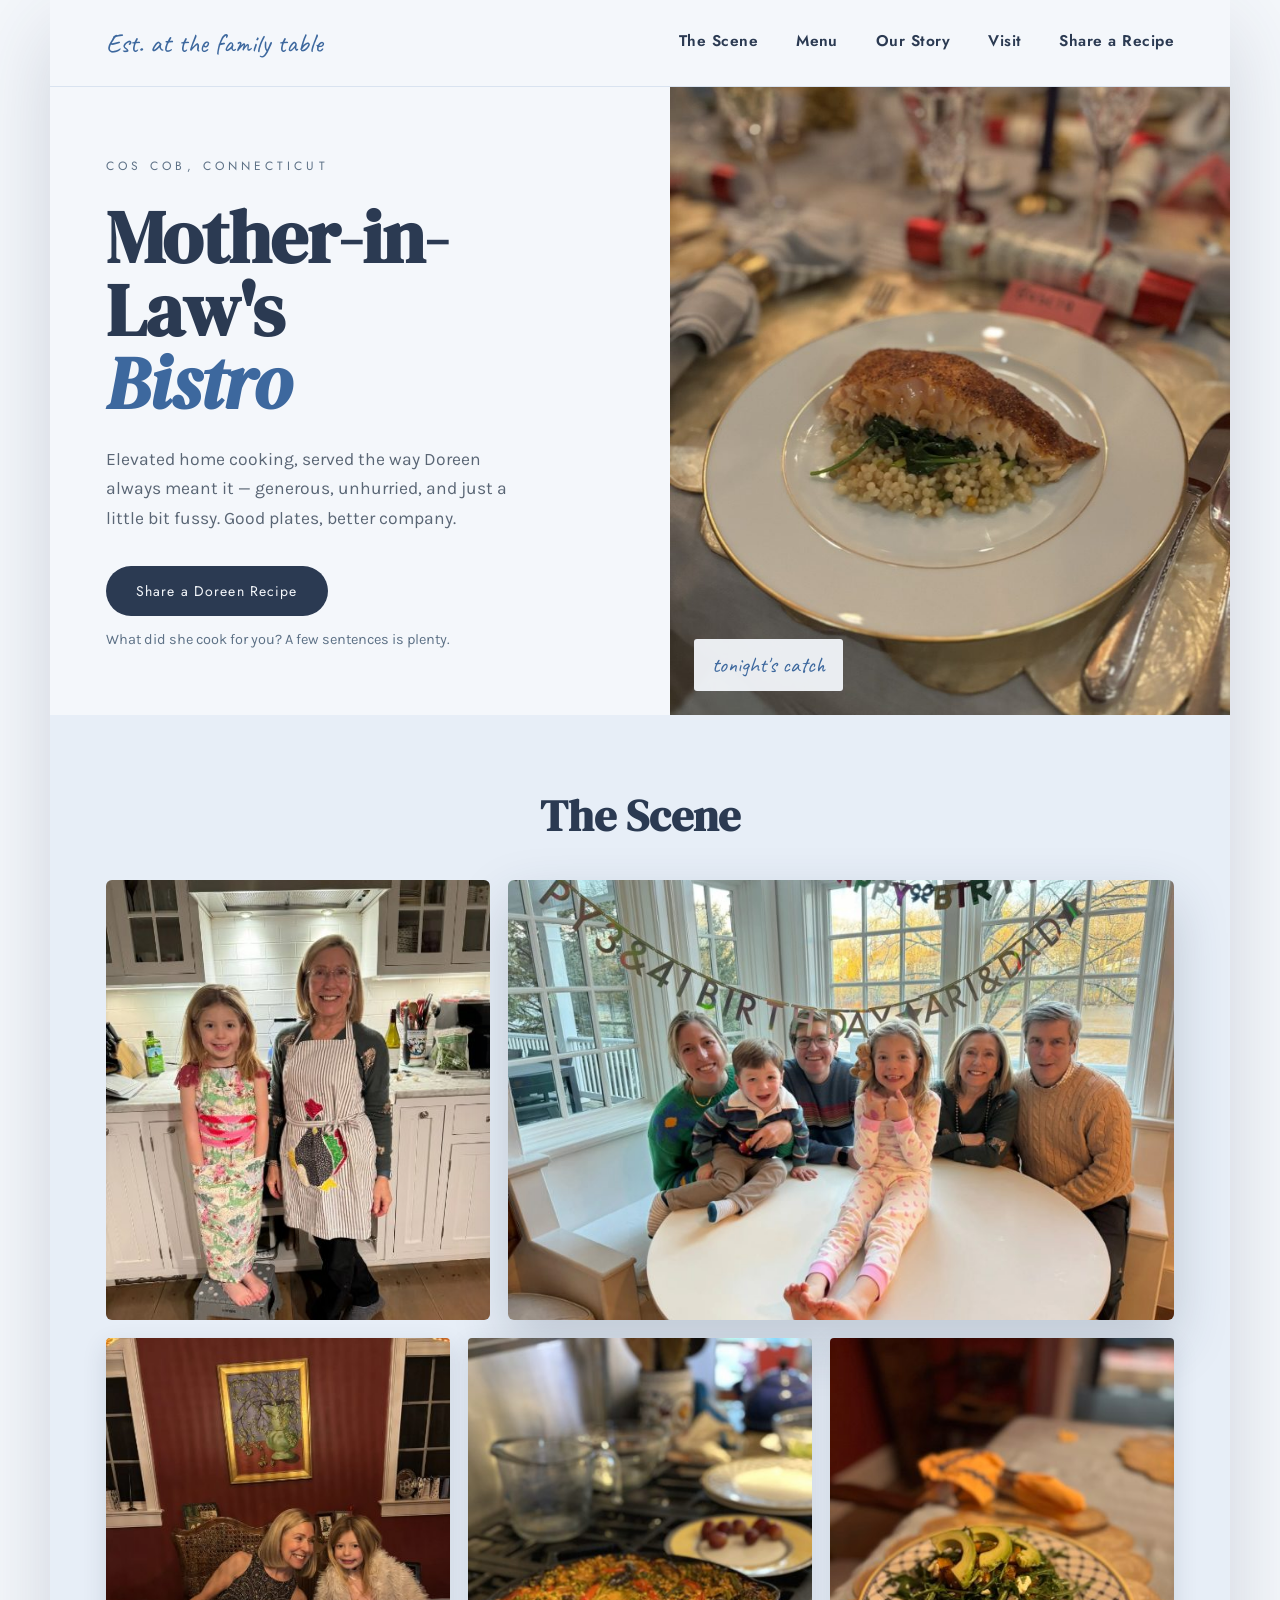
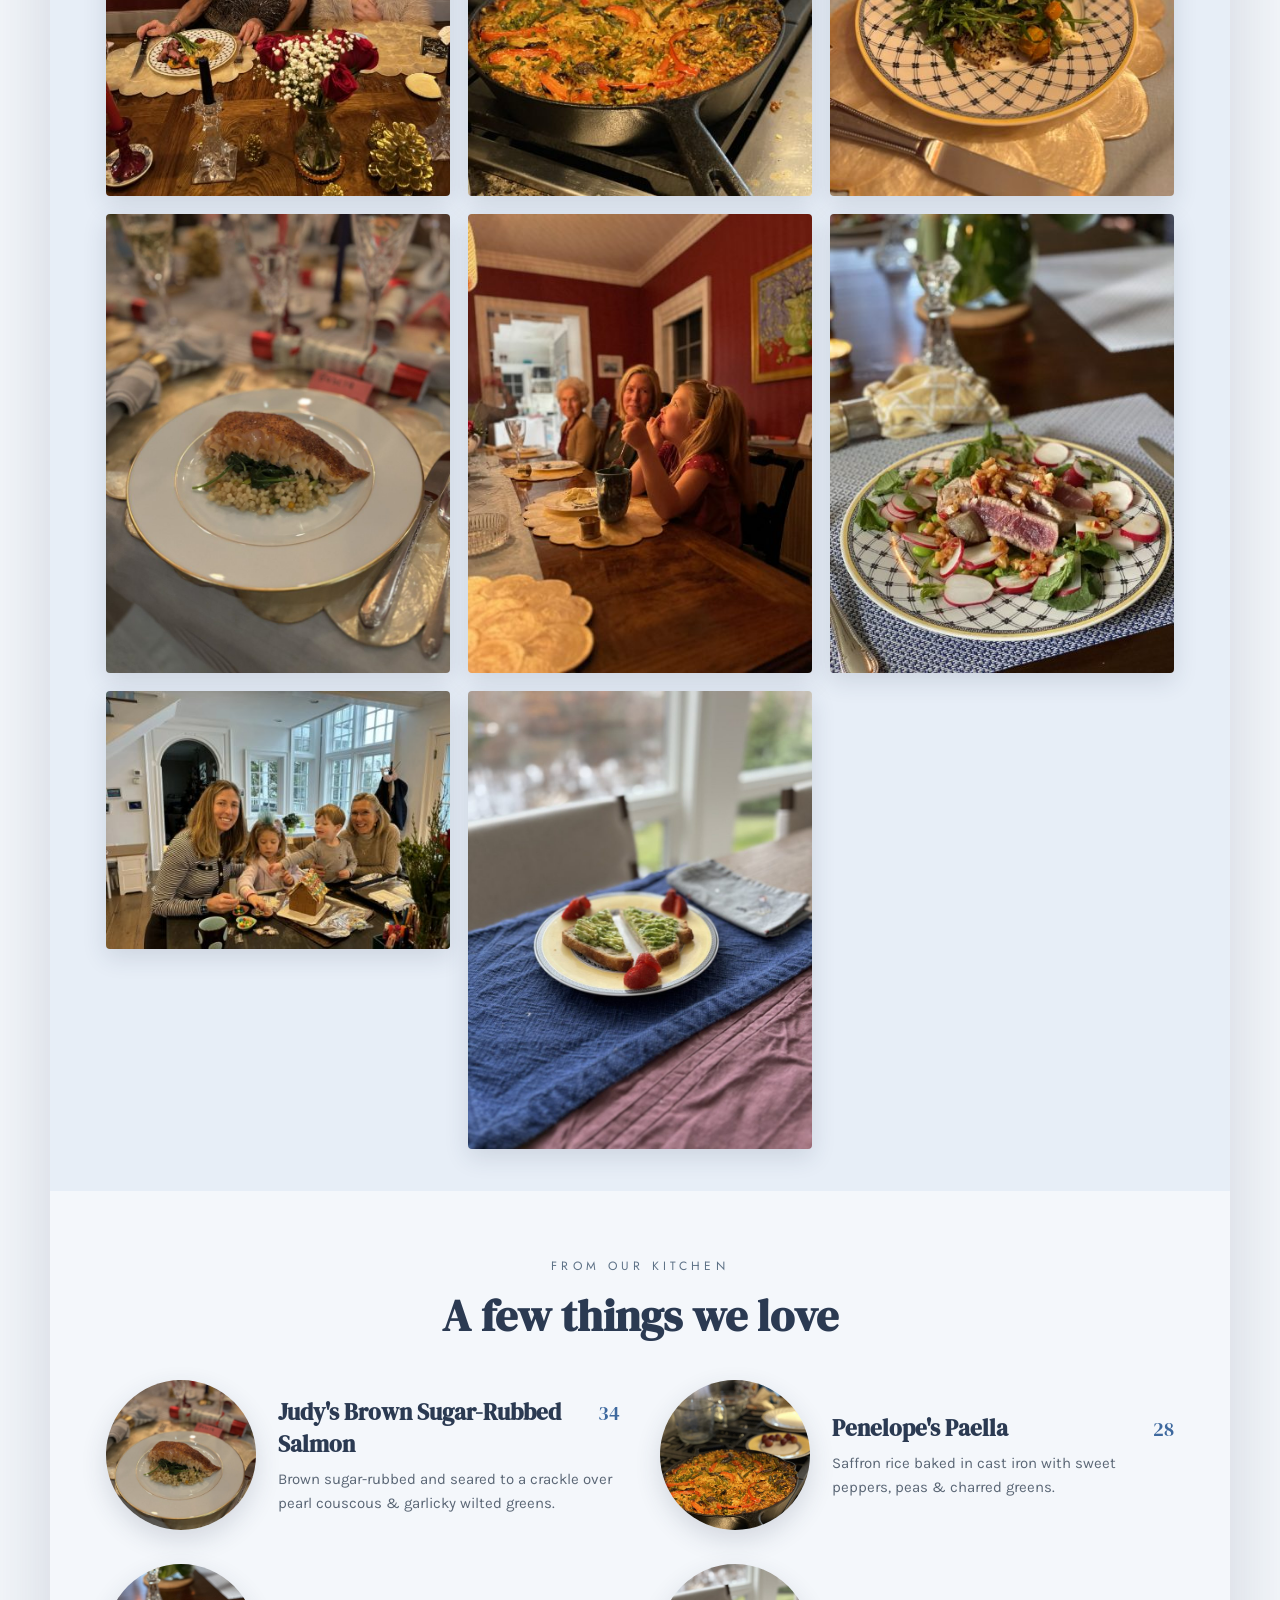
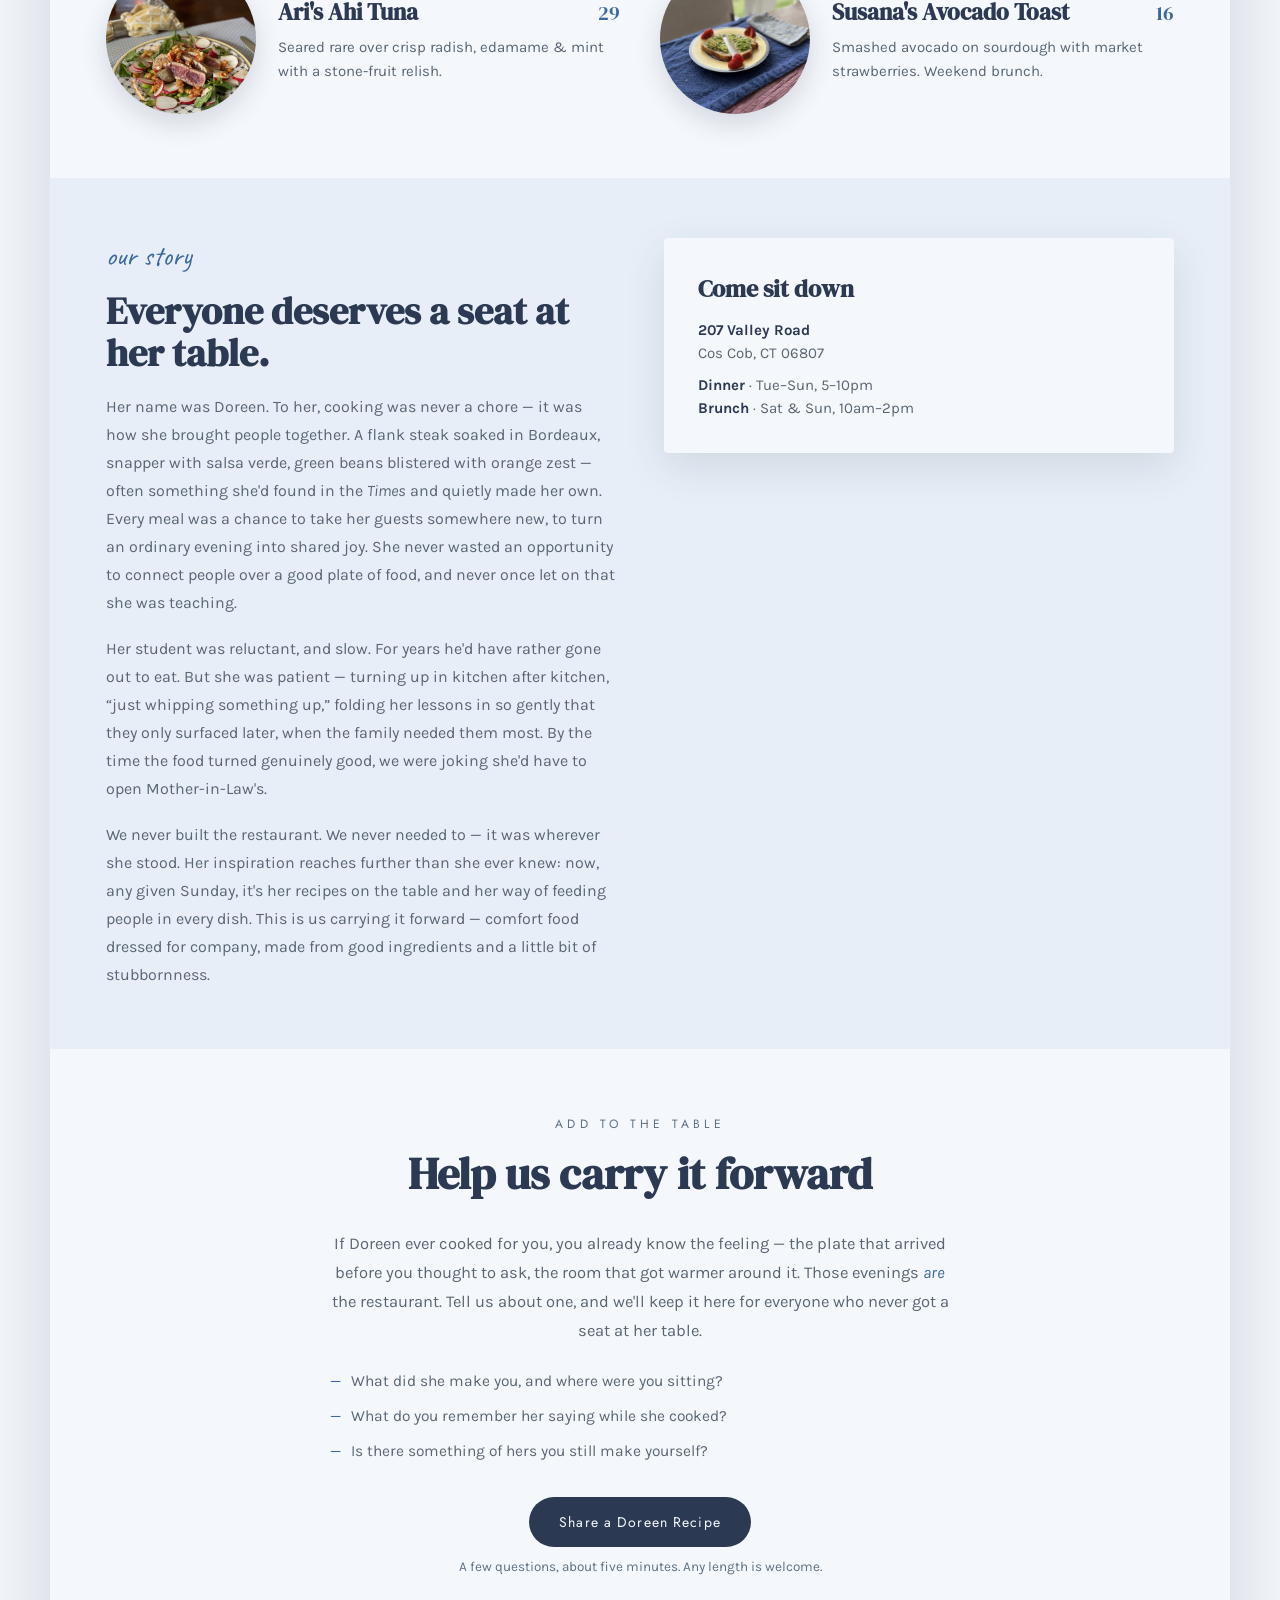
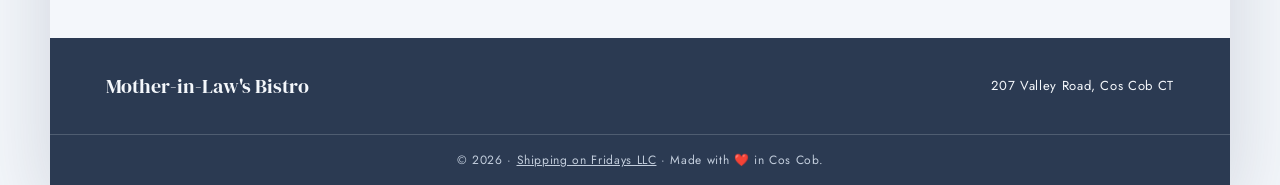
==== commit 1c1af25a: "Update CTA copy to the recipe ask, drop the menu CTA - Hero and #share primary CTAs now read "Share " ====
--- a/index.html
+++ b/index.html
@@ -4,7 +4,33 @@
   <meta charset="utf-8">
   <meta name="viewport" content="width=device-width, initial-scale=1">
   <title>Mother-in-Law's Bistro &middot; Cos Cob, CT</title>
-  <meta name="description" content="Mother-in-Law's Bistro — elevated home cooking in Cos Cob, Connecticut. 207 Valley Road. Dinner Tue–Sun, brunch on weekends. Share a memory of Doreen's cooking.">
+  <!-- 149 chars: search results truncate around 155, and the ask has to survive
+       the cut. The dinner/brunch hours moved out to make room — they're on the
+       page, and this page's job is the memory, not a reservation. -->
+  <meta name="description" content="Mother-in-Law's Bistro — elevated home cooking in Cos Cob, Connecticut. Did Doreen ever cook for you? Tell us your story and help her legacy live on.">
+
+  <!-- Link previews. This page is shared person to person far more than it is
+       found by search, so a bare URL with no card is a real cost. Absolute URLs
+       are required here — scrapers don't reliably resolve relative ones.
+       og-share.jpeg is a 1200x630 crop of scene-family.jpeg, framed to the same
+       42% vertical bias the CSS uses, so every platform shows the same thing
+       instead of cropping the 4:3 original its own way. -->
+  <link rel="canonical" href="https://www.motherinlawsbistro.com/">
+  <meta property="og:type" content="website">
+  <meta property="og:site_name" content="Mother-in-Law's Bistro">
+  <meta property="og:locale" content="en_US">
+  <meta property="og:url" content="https://www.motherinlawsbistro.com/">
+  <meta property="og:title" content="Mother-in-Law's Bistro">
+  <meta property="og:description" content="Did Doreen ever cook for you? Tell us your story — a few sentences is plenty — and help her legacy live on.">
+  <meta property="og:image" content="https://www.motherinlawsbistro.com/assets/images/og-share.jpeg">
+  <meta property="og:image:width" content="1200">
+  <meta property="og:image:height" content="630">
+  <meta property="og:image:alt" content="Three generations of the family crowded together at the table under a birthday banner">
+  <meta name="twitter:card" content="summary_large_image">
+  <meta name="twitter:title" content="Mother-in-Law's Bistro">
+  <meta name="twitter:description" content="Did Doreen ever cook for you? Tell us your story — a few sentences is plenty — and help her legacy live on.">
+  <meta name="twitter:image" content="https://www.motherinlawsbistro.com/assets/images/og-share.jpeg">
+
   <link rel="icon" type="image/svg+xml" href="favicon.svg">
   <link rel="apple-touch-icon" href="apple-touch-icon.png">
   <link rel="preconnect" href="https://fonts.googleapis.com">
@@ -29,7 +55,7 @@
         <a href="#menu">Menu</a>
         <a href="#story">Our Story</a>
         <a href="#visit">Visit</a>
-        <a href="#share">Share a Memory</a>
+        <a href="#share">Share a Recipe</a>
       </div>
     </nav>
 
@@ -43,9 +69,8 @@
         <div class="hero__cta">
           <div class="hero__actions">
             <a href="https://docs.google.com/forms/d/e/1FAIpQLSeIapl5tnjfjTaTur1WFO9UaMmy89k8sFl3l6iYSuA1YCDeiA/viewform"
-               class="btn btn--solid" target="_blank" rel="noopener">Tell us your Doreen story<span
+               class="btn btn--solid" target="_blank" rel="noopener">Share a Doreen Recipe<span
                class="sr-only"> (opens in a new tab)</span></a>
-            <a href="#menu" class="btn btn--quiet">View the Menu</a>
           </div>
           <p class="hero__note">What did she cook for you? A few sentences is plenty.</p>
         </div>
@@ -169,7 +194,9 @@
       <p class="share__lede">If Doreen ever cooked for you, you already know the feeling &mdash; the plate that
         arrived before you thought to ask, the room that got warmer around it. Those evenings <em>are</em> the
         restaurant. Tell us about one, and we'll keep it here for everyone who never got a seat at her table.</p>
-      <ul class="share__prompts">
+      <!-- role="list" is redundant in most engines but Safari drops list
+           semantics from a ul once list-style is none -->
+      <ul class="share__prompts" role="list">
         <li>What did she make you, and where were you sitting?</li>
         <li>What do you remember her saying while she cooked?</li>
         <li>Is there something of hers you still make yourself?</li>
@@ -177,7 +204,7 @@
       <div class="share__actions">
         <a class="btn btn--solid"
            href="https://docs.google.com/forms/d/e/1FAIpQLSeIapl5tnjfjTaTur1WFO9UaMmy89k8sFl3l6iYSuA1YCDeiA/viewform"
-           target="_blank" rel="noopener">Tell us your Doreen story<span
+           target="_blank" rel="noopener">Share a Doreen Recipe<span
            class="sr-only"> (opens in a new tab)</span></a>
         <span class="share__note">A few questions, about five minutes. Any length is welcome.</span>
       </div>
--- a/styles.css
+++ b/styles.css
@@ -220,15 +220,6 @@
 }
 .btn--solid:hover,
 .btn--solid:focus-visible { background: #3a4d6c; }
-/* subordinate text link — keeps the memory ask the page's only pill */
-.btn--quiet {
-  color: var(--accent);
-  padding-bottom: 3px;
-  border-bottom: 1px solid transparent;
-  transition: border-color .18s ease;
-}
-.btn--quiet:hover,
-.btn--quiet:focus-visible { border-bottom-color: var(--accent); }
 /* ============================================================
    THE SCENE — photo gallery
    ============================================================ */
@@ -491,8 +482,8 @@
     visibility: hidden;
     transition: max-height .28s ease, visibility .28s ease;
   }
-  /* headroom for the fifth link, which can wrap on narrow screens */
-  .nav__links.is-open { max-height: 360px; visibility: visible; }
+  /* 5 links x 51px = 256px, measured down to a 320px viewport (none wrap) */
+  .nav__links.is-open { max-height: 300px; visibility: visible; }
   .nav__links a {
     padding: 16px 22px;
     border-bottom: 1px solid var(--line);
@@ -513,8 +504,7 @@
   .hero__lede { font-size: 15.5px; max-width: none; }
   .hero__media { min-height: 280px; }
   .hero__note { font-size: 13.5px; }
-  /* .btn--solid only: it stretches full-width inside .share__actions, so the
-     centring bites there. .btn--quiet is always content-width. */
+  /* .btn--solid stretches full-width inside .share__actions, so centre its label */
   .btn--solid { text-align: center; }
 
   /* The Scene: tighter padding + 2-col grid; family banner a touch shorter */
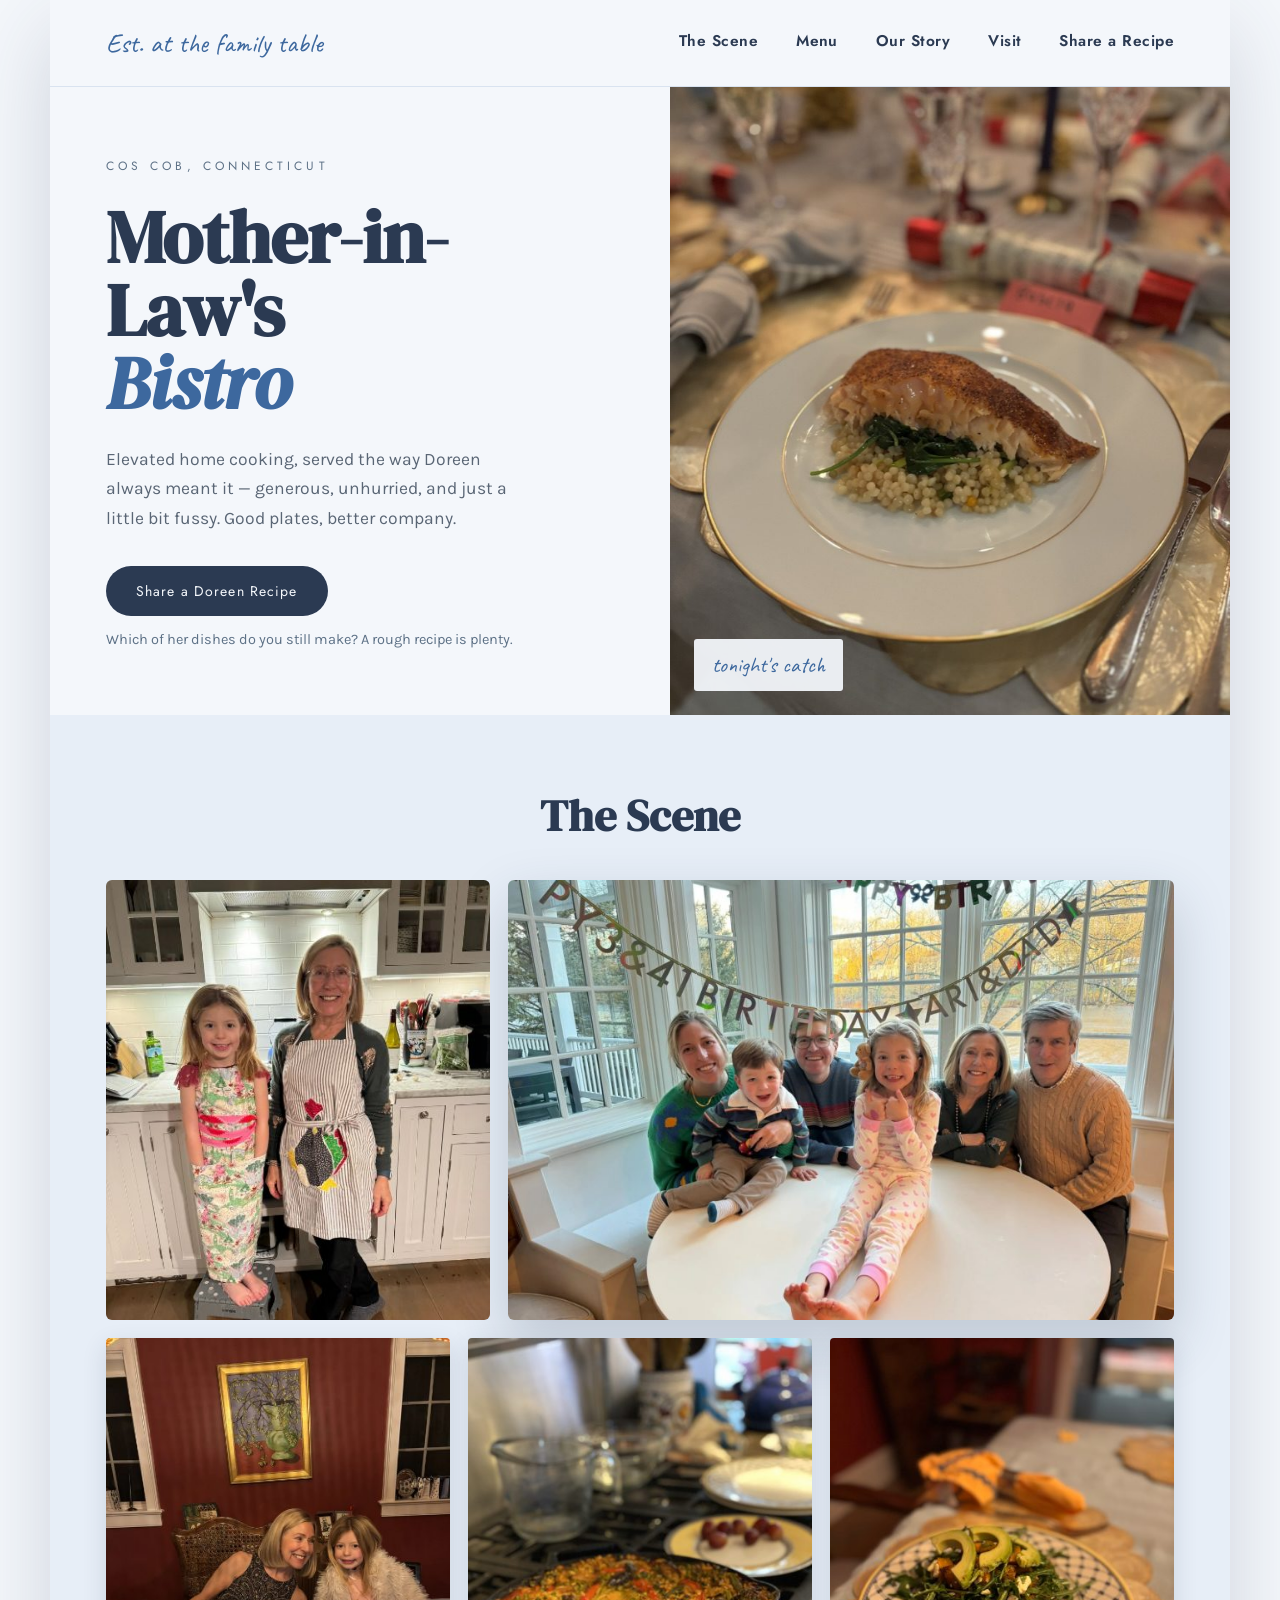
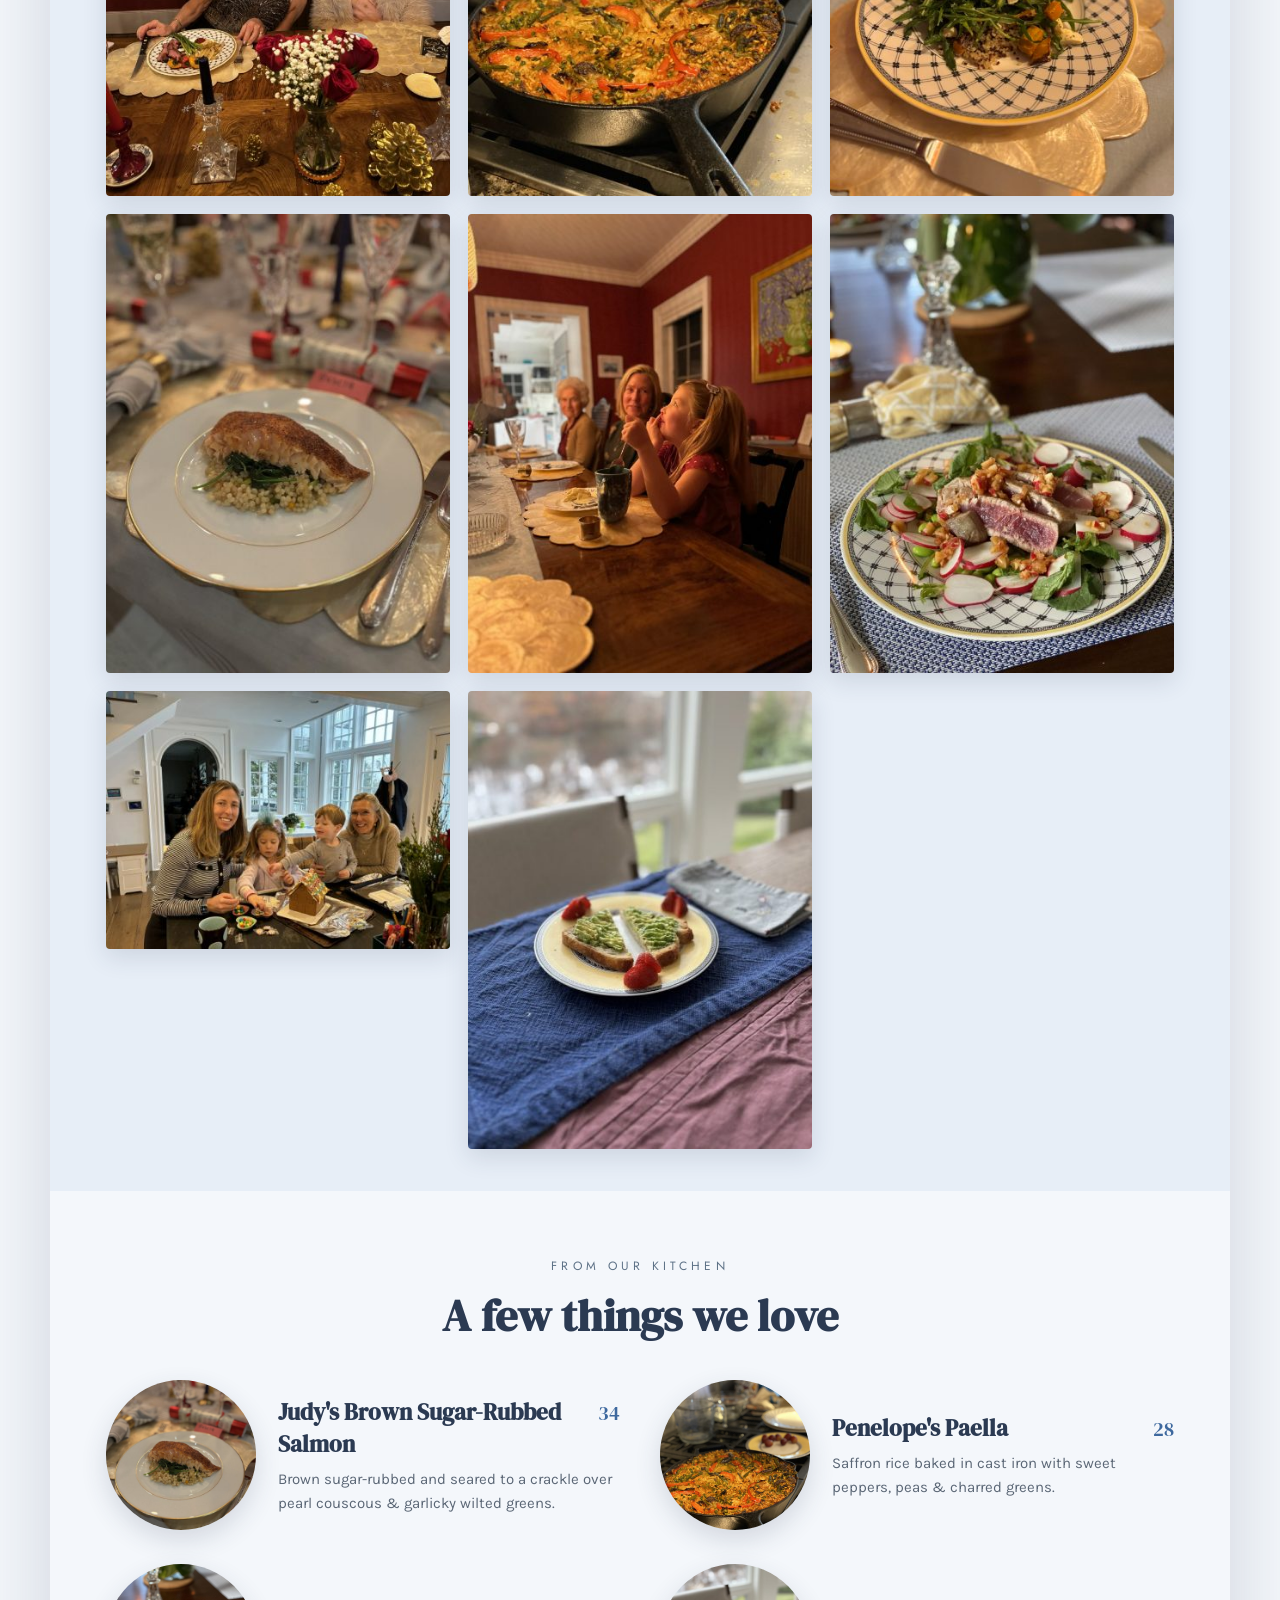
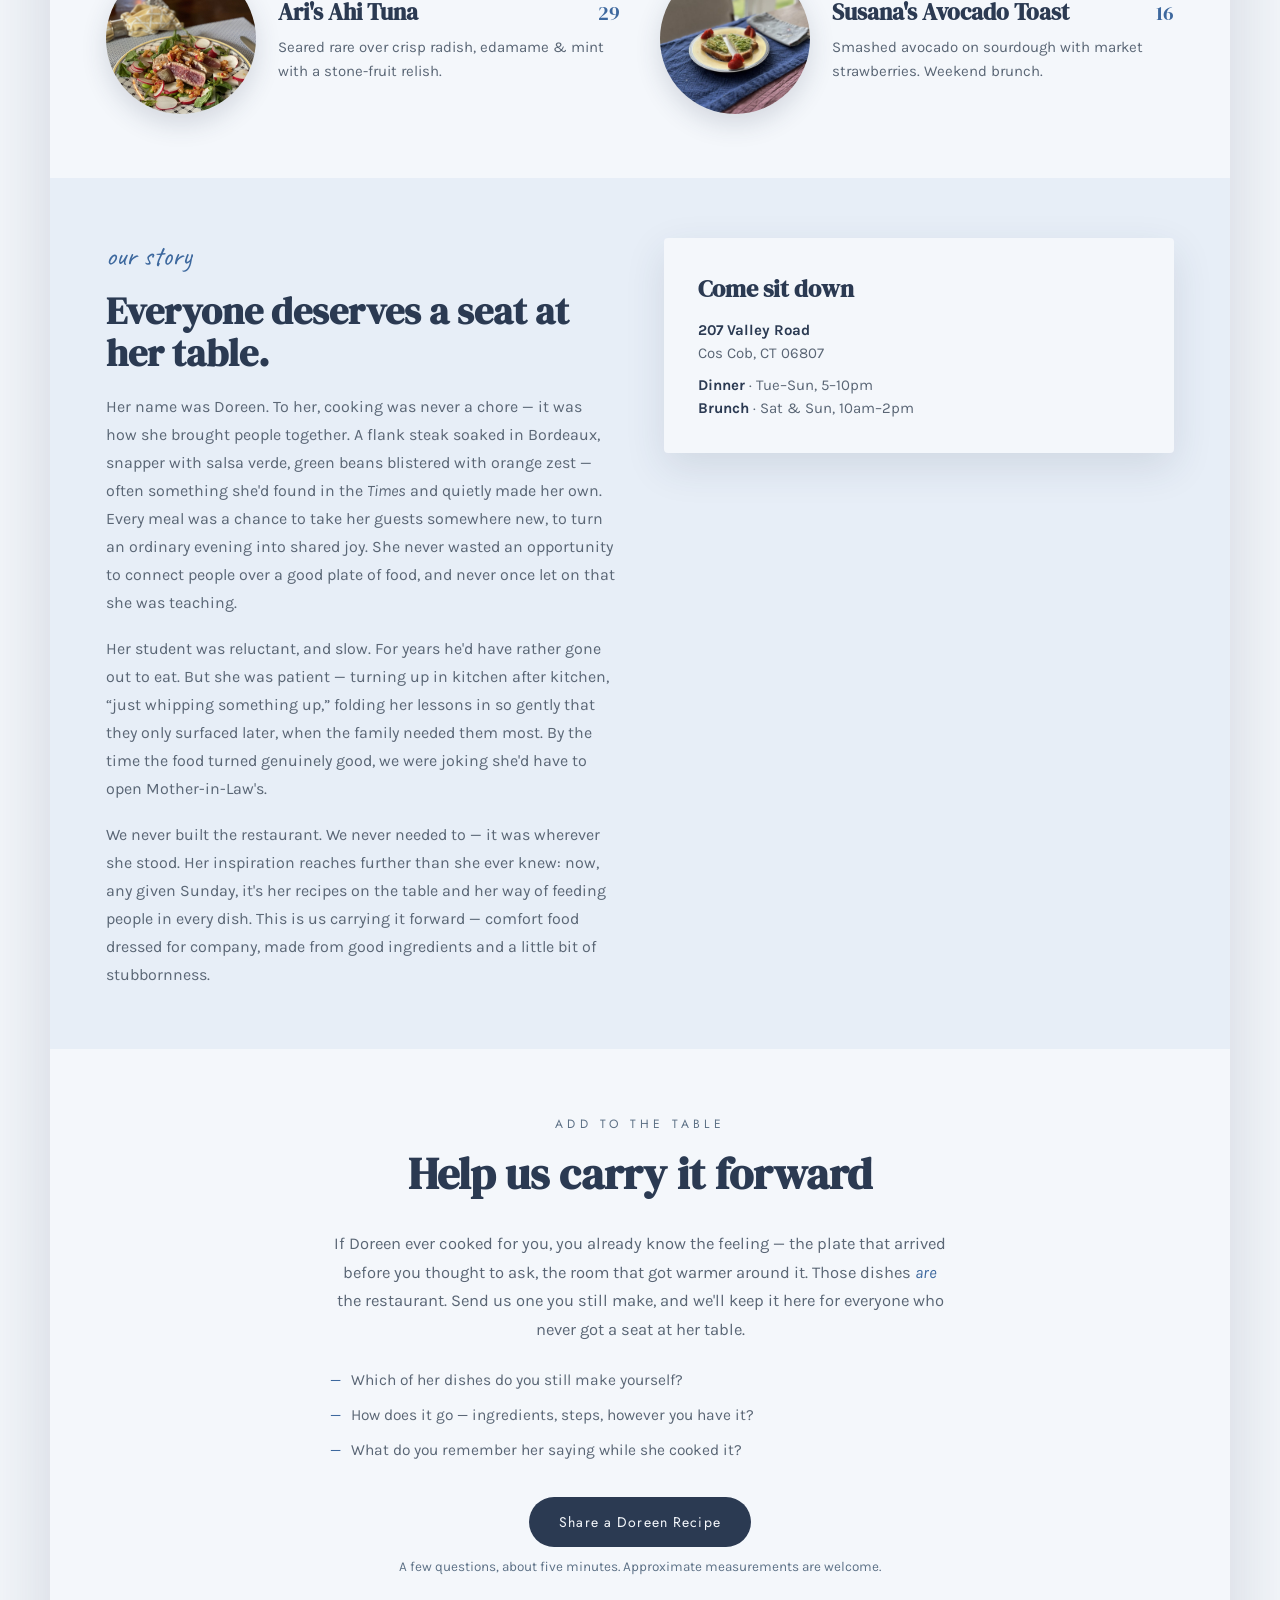
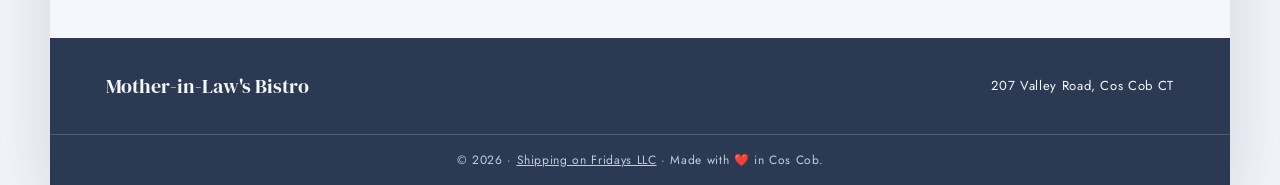
==== commit a7f4de70: "Reframe the ask copy around recipes The CTAs now ask for a recipe, so bring the surrounding copy in " ====
--- a/index.html
+++ b/index.html
@@ -4,10 +4,10 @@
   <meta charset="utf-8">
   <meta name="viewport" content="width=device-width, initial-scale=1">
   <title>Mother-in-Law's Bistro &middot; Cos Cob, CT</title>
-  <!-- 149 chars: search results truncate around 155, and the ask has to survive
+  <!-- 145 chars: search results truncate around 155, and the ask has to survive
        the cut. The dinner/brunch hours moved out to make room — they're on the
-       page, and this page's job is the memory, not a reservation. -->
-  <meta name="description" content="Mother-in-Law's Bistro — elevated home cooking in Cos Cob, Connecticut. Did Doreen ever cook for you? Tell us your story and help her legacy live on.">
+       page, and this page's job is the recipes, not a reservation. -->
+  <meta name="description" content="Mother-in-Law's Bistro — elevated home cooking in Cos Cob, Connecticut. Did Doreen ever cook for you? Share one of her recipes and keep it alive.">
 
   <!-- Link previews. This page is shared person to person far more than it is
        found by search, so a bare URL with no card is a real cost. Absolute URLs
@@ -21,14 +21,14 @@
   <meta property="og:locale" content="en_US">
   <meta property="og:url" content="https://www.motherinlawsbistro.com/">
   <meta property="og:title" content="Mother-in-Law's Bistro">
-  <meta property="og:description" content="Did Doreen ever cook for you? Tell us your story — a few sentences is plenty — and help her legacy live on.">
+  <meta property="og:description" content="Did Doreen ever cook for you? Share one of her recipes — however you remember it — and help her legacy live on.">
   <meta property="og:image" content="https://www.motherinlawsbistro.com/assets/images/og-share.jpeg">
   <meta property="og:image:width" content="1200">
   <meta property="og:image:height" content="630">
   <meta property="og:image:alt" content="Three generations of the family crowded together at the table under a birthday banner">
   <meta name="twitter:card" content="summary_large_image">
   <meta name="twitter:title" content="Mother-in-Law's Bistro">
-  <meta name="twitter:description" content="Did Doreen ever cook for you? Tell us your story — a few sentences is plenty — and help her legacy live on.">
+  <meta name="twitter:description" content="Did Doreen ever cook for you? Share one of her recipes — however you remember it — and help her legacy live on.">
   <meta name="twitter:image" content="https://www.motherinlawsbistro.com/assets/images/og-share.jpeg">
 
   <link rel="icon" type="image/svg+xml" href="favicon.svg">
@@ -72,7 +72,7 @@
                class="btn btn--solid" target="_blank" rel="noopener">Share a Doreen Recipe<span
                class="sr-only"> (opens in a new tab)</span></a>
           </div>
-          <p class="hero__note">What did she cook for you? A few sentences is plenty.</p>
+          <p class="hero__note">Which of her dishes do you still make? A rough recipe is plenty.</p>
         </div>
       </div>
       <div class="hero__media">
@@ -192,21 +192,22 @@
         <h2 class="section-title">Help us carry it forward</h2>
       </div>
       <p class="share__lede">If Doreen ever cooked for you, you already know the feeling &mdash; the plate that
-        arrived before you thought to ask, the room that got warmer around it. Those evenings <em>are</em> the
-        restaurant. Tell us about one, and we'll keep it here for everyone who never got a seat at her table.</p>
+        arrived before you thought to ask, the room that got warmer around it. Those dishes <em>are</em> the
+        restaurant. Send us one you still make, and we'll keep it here for everyone who never got a seat at her
+        table.</p>
       <!-- role="list" is redundant in most engines but Safari drops list
            semantics from a ul once list-style is none -->
       <ul class="share__prompts" role="list">
-        <li>What did she make you, and where were you sitting?</li>
-        <li>What do you remember her saying while she cooked?</li>
-        <li>Is there something of hers you still make yourself?</li>
+        <li>Which of her dishes do you still make yourself?</li>
+        <li>How does it go &mdash; ingredients, steps, however you have it?</li>
+        <li>What do you remember her saying while she cooked it?</li>
       </ul>
       <div class="share__actions">
         <a class="btn btn--solid"
            href="https://docs.google.com/forms/d/e/1FAIpQLSeIapl5tnjfjTaTur1WFO9UaMmy89k8sFl3l6iYSuA1YCDeiA/viewform"
            target="_blank" rel="noopener">Share a Doreen Recipe<span
            class="sr-only"> (opens in a new tab)</span></a>
-        <span class="share__note">A few questions, about five minutes. Any length is welcome.</span>
+        <span class="share__note">A few questions, about five minutes. Approximate measurements are welcome.</span>
       </div>
     </section>
     </main>
--- a/styles.css
+++ b/styles.css
@@ -371,7 +371,7 @@
 .visit-card__lines strong { color: var(--ink); }
 
 /* ============================================================
-   SHARE — the memory ask, picking up where the story leaves off
+   SHARE — the recipe ask, picking up where the story leaves off
    ============================================================ */
 .share { padding: 64px 56px; }
 .share__lede {
